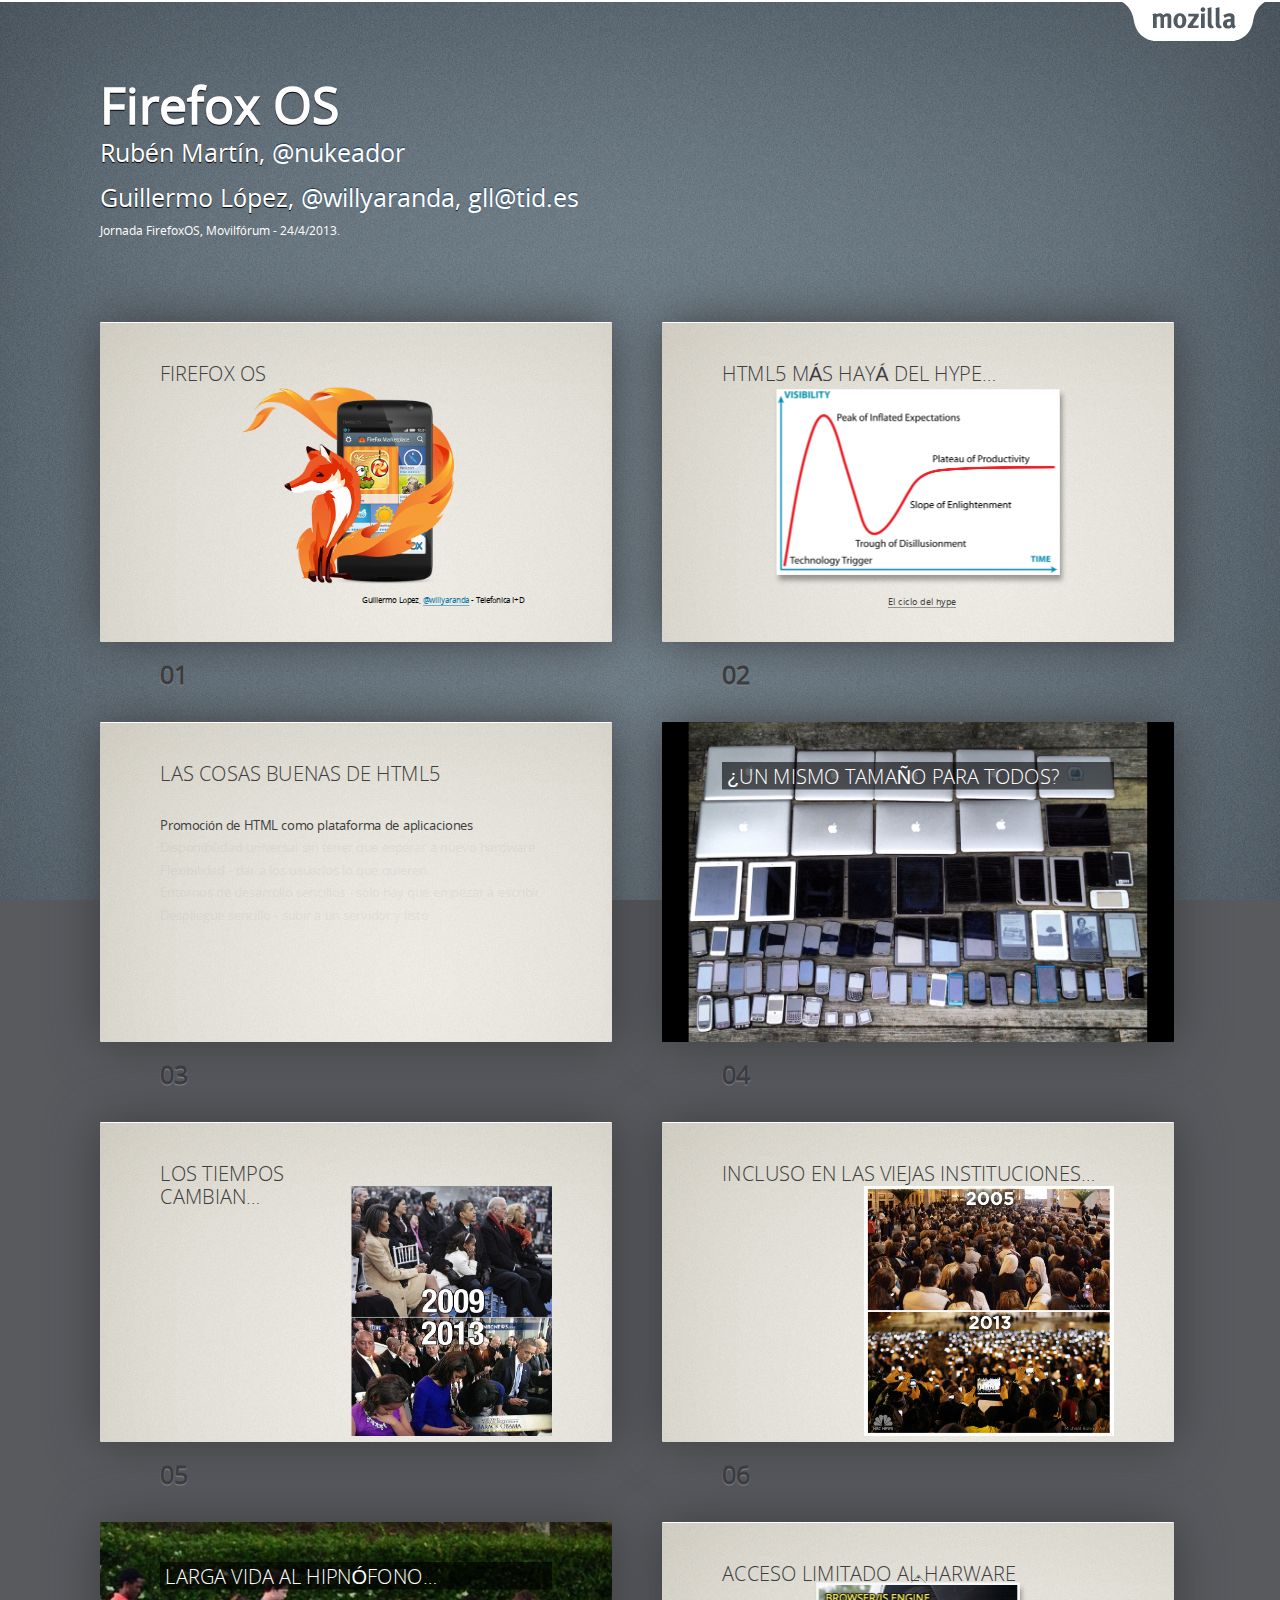
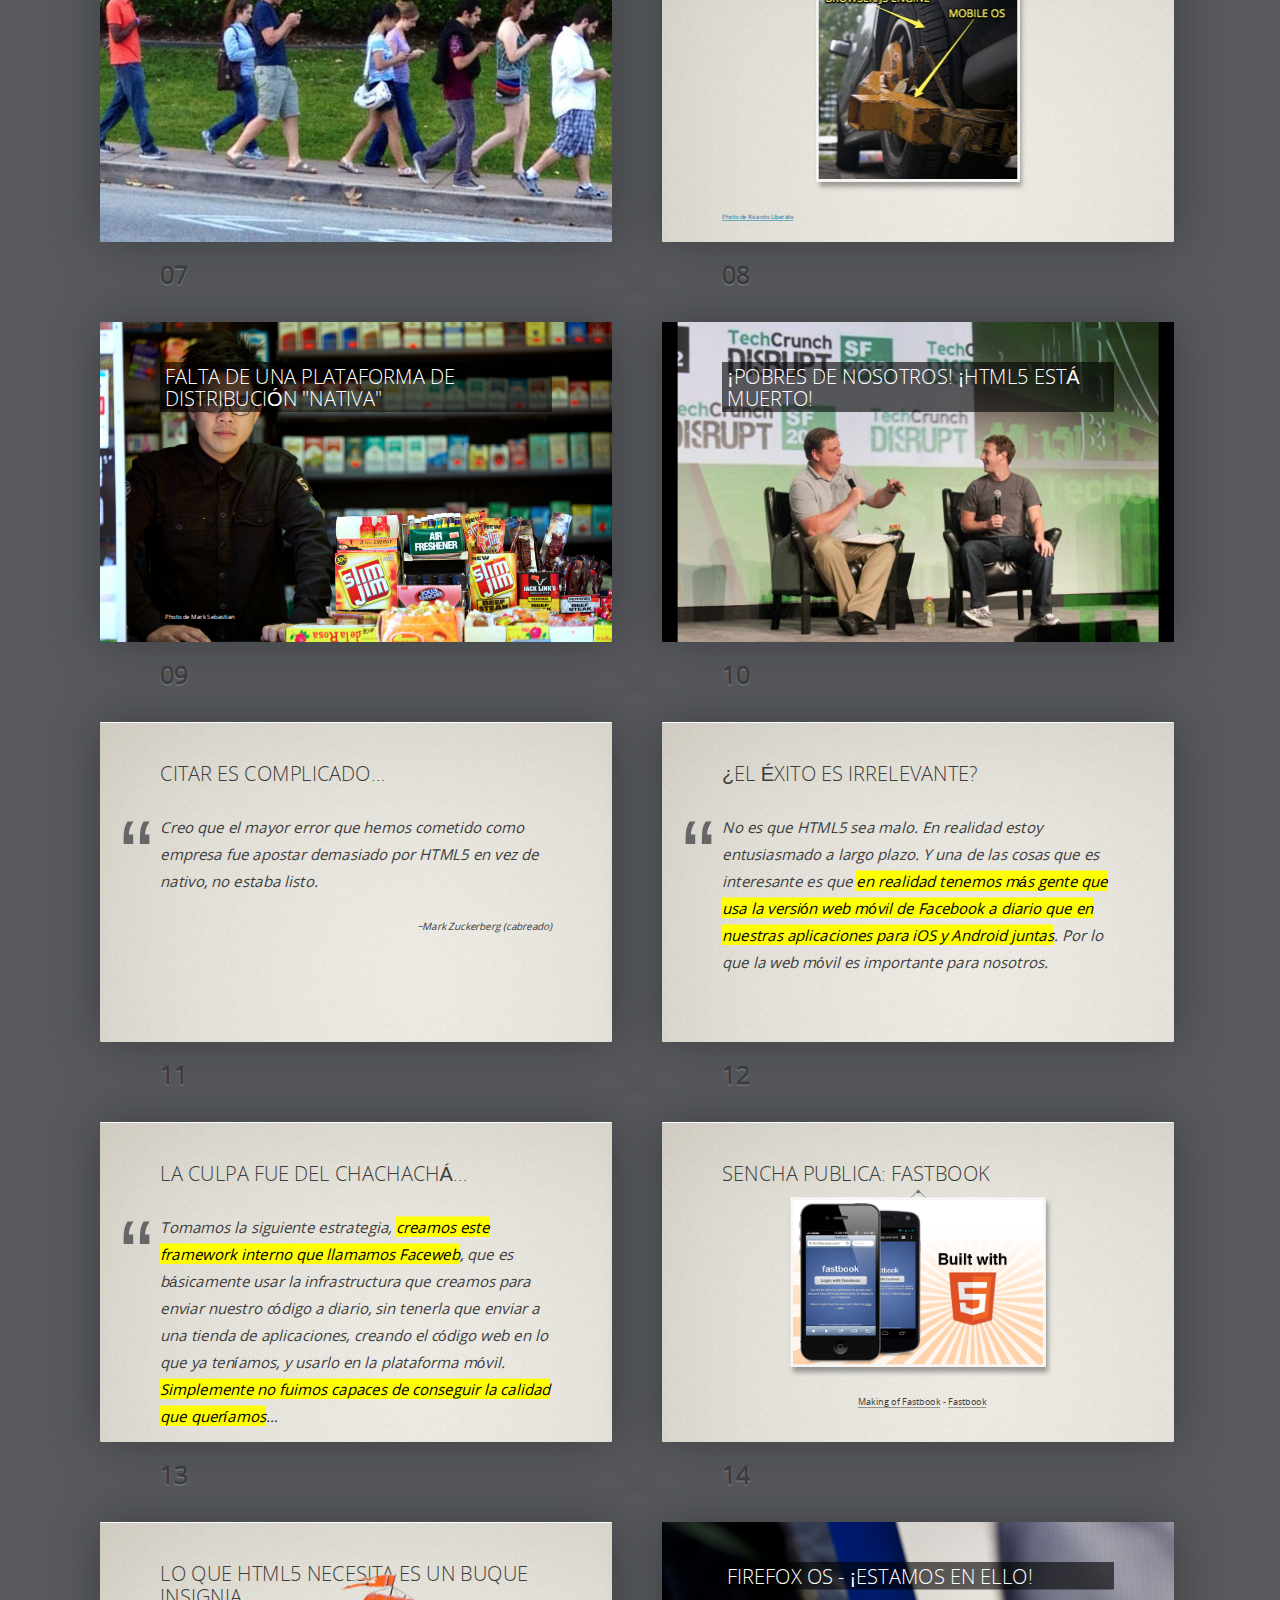
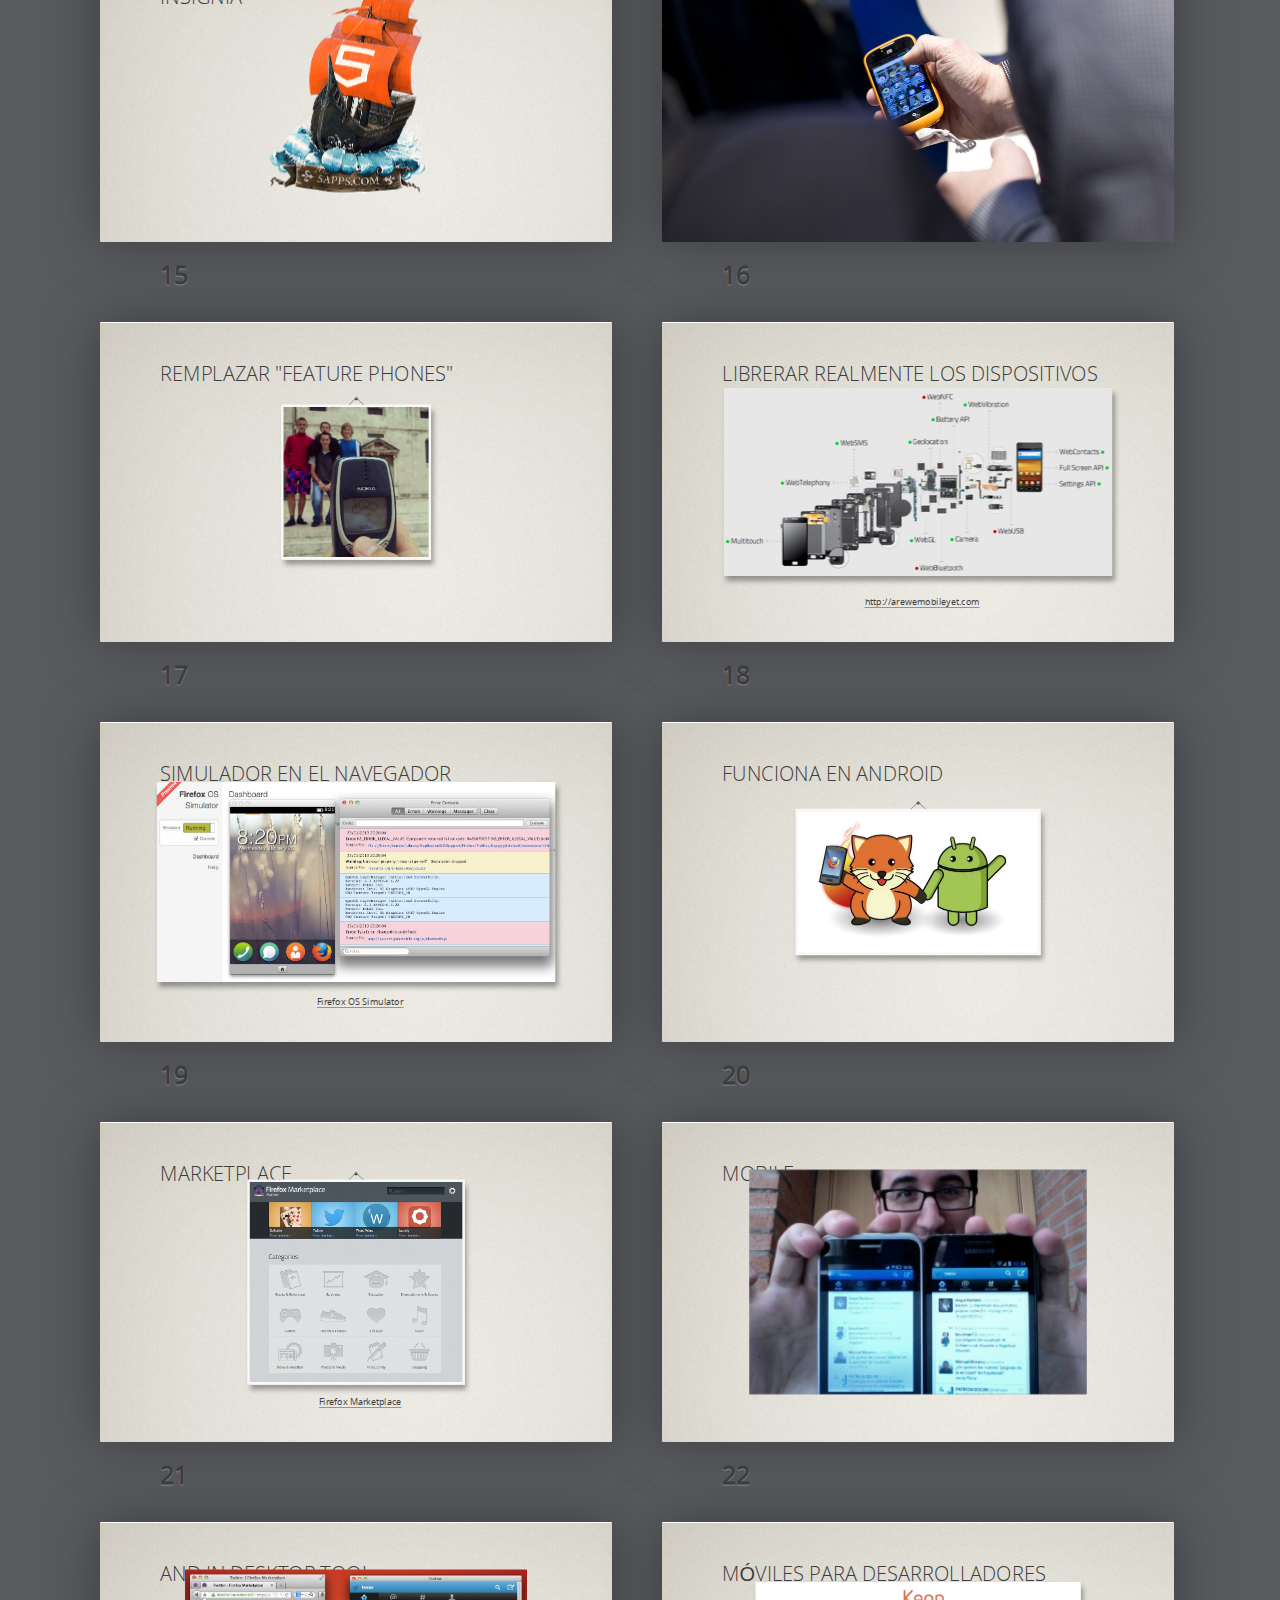
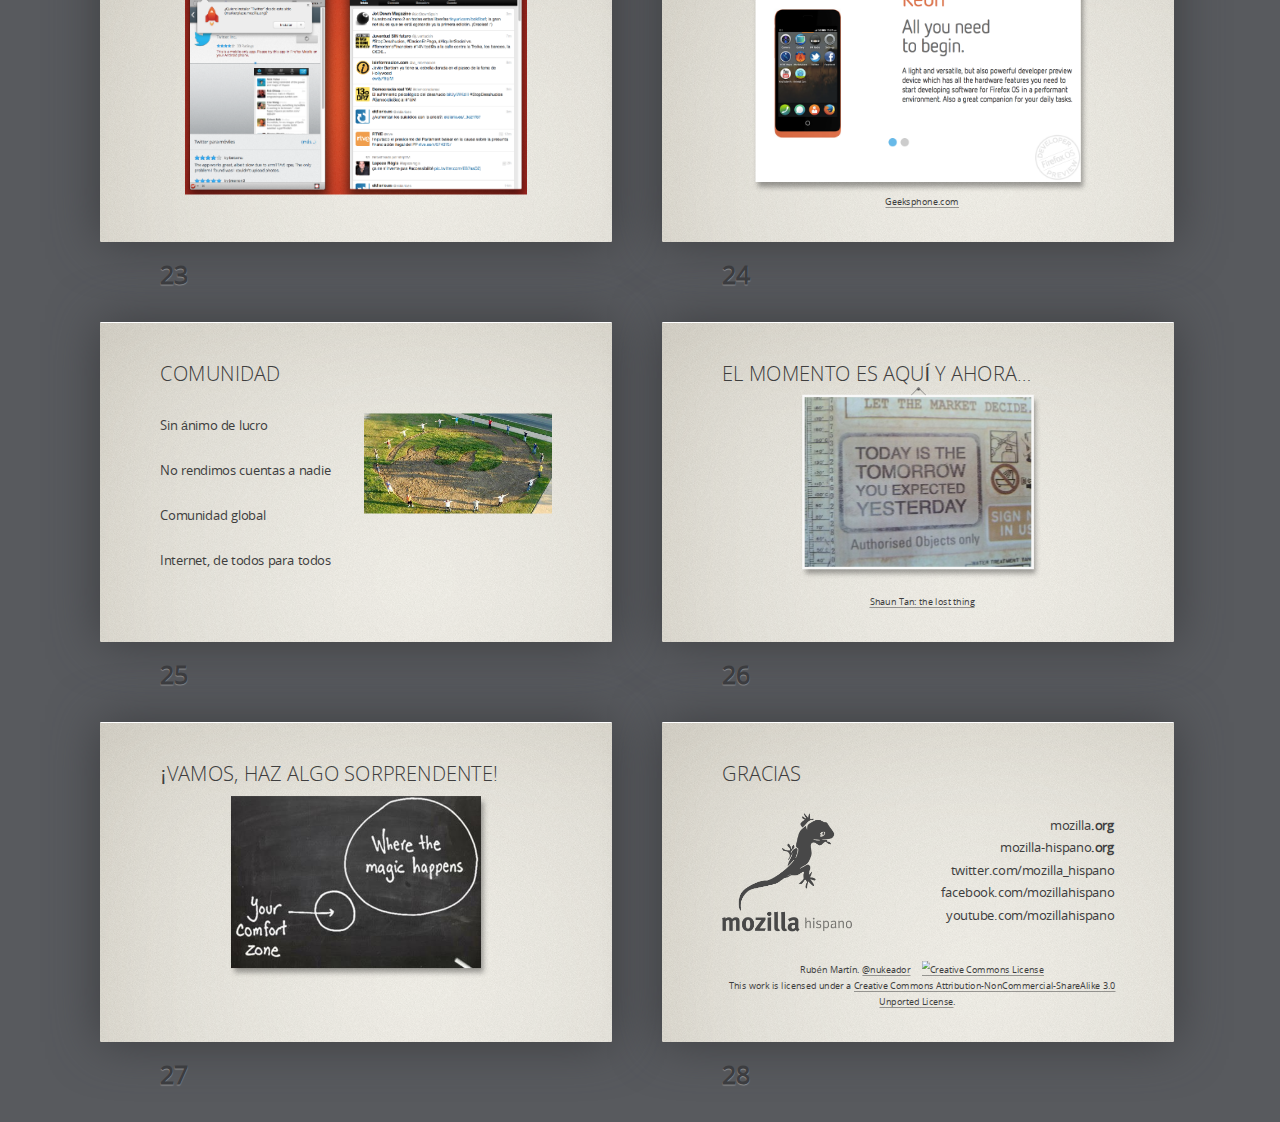
==== intro/index.html @ 685126f0 "Rename" ====
<!DOCTYPE HTML>
<html lang="en-US" class="fade nonumbers">

<head>
  <title>Firefox OS - AppDays</title>
  <meta charset="UTF-8">
  <meta name="viewport" content="width=1274, user-scalable=no">
  <link rel="stylesheet" href="themes/mozilla/styles/style.css">
  <style type="text/css">
  /* Add your own styles here */
  .talkdescription {
    font-size: 12px;
    color: #fff;
    width: 80%;
  }
  .full .talkdescription {
    display: none;
  }
  .slide blockquote.lots {
    font-size: 30px;
  }
  .demourl {
    bottom: 20px;
  }
  .quotesource::before {
    content: '~';
  }
  #reveal {
    float: right;
    margin: 20px 0 0 20px;
    background: #fff;
    position: relative;
  }
  #reveal img {
    width: 200px;
    z-index: 5;
    display: block;
    opacity: 0.5;
    -webkit-transition: 2s;
    -moz-transition: 2s;
    -o-transition: 2s;
    transition: 2s;
  }
  #reveal:hover img {
    opacity: 1;
  }
  </style>
</head>
<body class="list">

  <header class="caption">
    <h1>Firefox OS</h1>
    <p class="footer">Rubén Martín, <a href="http://twitter.com/nukeador">@nukeador</a></p>
    <p class="footer">Guillermo López, <a href="http://twitter.com/willyaranda">@willyaranda</a>, <a href="mailto:gll@tid.es">gll@tid.es</a></p>
  </header>
  <aside class="talkdescription">
    <p>Jornada FirefoxOS, Movilfórum - 24/4/2013.</p>
  </aside>

  <div id="cover" class="slide">
    <div>
      <section>
        <header>
          <h2>Firefox OS</h2>
        </header>
        <img src="pictures/appdays/firefoxos-newbrand.png" width="500" alt="firefox phone" class="middle">
        <small class="byline" style="color:#000;padding-right: 50px;">
          Guillermo López, <a href="http://twitter.com/willyaranda">@willyaranda</a> - Telefónica I+D
        </small>
        <footer class="notes">
          Today we are going to talk about Firefox OS and how it will make HTML5 live up to the hype that's been made around it.
        </footer>
      </section>
    </div>
  </div>


  <div id="beyondthehype" class="slide">
    <div>
      <section>
        <header>
          <h2>HTML5 más hayá del hype&hellip;</h2>
        </header>
        <img src="pictures/appdays/hypecycle.png" alt="Hype cycle" class="middle shadow">
        <p class="demourl">
          <a href="https://en.wikipedia.org/wiki/Hype_cycle">El ciclo del hype</a>
        </p>
        <footer class="notes">
          Every technology out there goes through the hype cycle. Everyone jumps onto it and wants to have impressive headlines which is why we inflate expectations. After a while we always realise that reality is not all rainbows and unicorns and the pendulum swings the other way. In the end we get to take the technology serious and see how it can be used productively. All of this is frustrating to techies but this is how marketing works. Just building something is not enough - you need to sell it, too.
        </footer>
      </section>
    </div>
  </div>

  <div id="greatthings" class="slide">
    <div>
      <section>
        <header>
          <h2>Las cosas buenas de HTML5</h2>
        </header>
        <ul class="inner">
          <li class="active">Promoción de HTML como plataforma de aplicaciones</li>
          <li>Disponibilidad universal sin tener que esperar a nuevo hardware</li>
          <li>Flexibilidad - dar a los usuarios lo que quieren</li>
          <li>Entornos de desarrollo sencillos - sólo hay que empezar a escribir</li>
          <li>Despliegue sencillo - subir a un servidor y listo</li>
        </ul>
        <footer class="notes">
          HTML5 has a lot of great aspects that make it a very interesting proposal for developers.
        </footer>
      </section>
    </div>
  </div>

  <div id="oldbrowsers" class="slide cover h">
    <div>
      <section>
        <header>
          <h2>¿Un mismo tamaño para todos?</h2>
        </header>
        <img src="pictures/appdays/devices.jpg" alt="lots of devices">
        <footer class="notes">
          One of the barriers of HTML5 is hand-made. For years we've been trying to chase the dream of building one thing and make it behave the same everywhere. Instead of embracing the idea that anything on the web can make workable and then enhanced to be more comfortable for better and newer environments, we tried to shoehorn everything new into an existing outdated infrastructure.
        </footer>
      </section>
    </div>
  </div>

  <div id="inauguration" class="slide h">
    <div>
      <section>
        <header>
          <h3>Los tiempos<br/>cambian&hellip;</h3>
        </header>
        <img class="right" src="pictures/appdays/inauguration.jpg" alt="The Obama Family 2009 and 2013 - everyone reading on phones" height="500" style="margin-top:-100px;">
        <footer class="notes">
          The weird thing is that whilst we were clinging to the past rather than celebrating the web stack as the one and only platform flexible enough to support all the environments the web can be consumed in the world around us changed. The mobile revolution is here.
        </footer>
      </section>
    </div>
  </div>

  <div id="pope" class="slide p">
    <div>
      <section>
        <header>
          <h3>Incluso en las viejas instituciones&hellip;<br>&nbsp;</h3>
        </header>
        <img class="right" src="pictures/appdays/pope.jpg" alt="Vaticano con el Papa" height="500" style="margin-top:-100px;">
        <footer class="notes">
          The weird thing is that whilst we were clinging to the past rather than celebrating the web stack as the one and only platform flexible enough to support all the environments the web can be consumed in the world around us changed. The mobile revolution is here.
        </footer>
      </section>
    </div>
  </div>

  <div id="hypnophone" class="slide cover w">
    <div>
      <section>
        <header>
          <h2>Larga vida al hipnófono&hellip;</h2>
        </header>
        <img src="pictures/appdays/hypnophone.jpg" alt="people reading on their phones">
        <footer class="notes">
          I could bore you now with numbers and projections showing that more and more mobile devices are being sold. That's neither here nor there for us as developers as all of those are fleeting and can change in months. The thing we have to worry about though is that the mobile platform as it is now is not as open to web technologies as it was heralded when people declared Flash dead.
        </footer>
      </section>
    </div>
  </div>

  <div id="hardware" class="slide w">
    <div>
      <section>
        <header>
          <h2>Acceso limitado al harware</h2>
        </header>
        <figure class="middle frame shadow"><img src="pictures/appdays/the-clamps.jpg" alt="clamped wheel"></figure>
        <small class="credits">
          <a href="http://www.flickr.com/photos/liberato/2303576749/">
            Photo de Ricardo Liberato
          </a>
        </small>
        <footer class="notes">
          Fact is that we don't get access to all the hardware parts that make a smartphone interesting. In order to do that we need to package our HTML5 apps in a native wrapper and the performance of these wrappers is worse than those of the browser on these platforms. This lock-out is holding HTML5 back.
        </footer>
      </section>
    </div>
  </div>

  <div id="market" class="slide cover w">
    <div>
      <section>
        <header>
          <h2>Falta de una plataforma de distribución "nativa"</h2>
        </header>
        <img src="pictures/appdays/cornershop.jpg" alt="Corner shop">
        <small class="credits">
          <a href="http://www.flickr.com/photos/markjsebastian/4142995152/">Photo de Mark Sebastian</a>
        </small>
        <footer class="notes">
          The next issue HTML5 has to face is one of perception. The closed platforms have users conditioned that apps can be found in app stores and that it is easy to pay for them there and get upgrades from there. Regardless of what we might be thinking about these stores, people want them - right now.
        </footer>
      </section>
    </div>
  </div>

  <div id="html5isdead" class="slide cover h">
    <div>
      <section>
        <header>
          <h2>¡Pobres de nosotros! ¡HTML5 está muerto!</h2>
        </header>
        <img src="pictures/appdays/interview-with-a-vampire.jpg" alt="Zuckerberg at TechCrunch Disrupt">
        <footer class="notes">
          At TechCrunch Disrupt Mark Zuckerberg was interviewed and in the immediate coverage by the tech press quoted as saying that HTML5 was a big mistake.
        </footer>
      </section>
    </div>
  </div>

  <div id="quotingsucks" class="slide">
    <div>
      <section>
        <header>
          <h2>Citar es complicado&hellip;</h2>
        </header>
        <blockquote class="lots">
          <p>Creo que el mayor error que hemos cometido como empresa fue apostar demasiado por HTML5 en vez de nativo, no estaba listo.</p>
          <p class="quotesource">Mark Zuckerberg (cabreado)</p>
        </blockquote>
        <footer class="notes">
          The quote went like this.
        </footer>
      </section>
    </div>
  </div>

  <div id="quotingsucks2" class="slide">
    <div>
      <section>
        <header>
          <h2>¿El éxito es irrelevante?</h2>
        </header>
        <blockquote class="lots">
          No es que HTML5 sea malo. En realidad estoy entusiasmado a largo plazo. Y una de las cosas que es interesante es que <mark>en realidad tenemos más gente que usa la versión web móvil de Facebook a diario que en nuestras aplicaciones para iOS y Android juntas</mark>. Por lo que la web móvil es importante para nosotros.
        </blockquote>
        <footer class="notes">
          What was failed to mention were the interesting bits.
        </footer>
      </section>
    </div>
  </div>

  <div id="quotingsucks3" class="slide">
    <div>
      <section>
        <header>
          <h2>La culpa fue del chachachá&hellip;</h2>
        </header>
        <blockquote class="lots">
          Tomamos la siguiente estrategia, <mark>creamos este framework interno que llamamos Faceweb</mark>, que es básicamente usar la infrastructura que creamos para enviar nuestro código a diario, sin tenerla que enviar a una tienda de aplicaciones, creando el código web en lo que ya teníamos, y usarlo en la plataforma móvil. <mark>Simplemente no fuimos capaces de conseguir la calidad que queríamos</mark>&hellip;
        </blockquote>
        <footer class="notes">
          It seems the main failure was Facebook's approach and internal system creating HTML5 apps - not the technology itself.
        </footer>
      </section>
    </div>
  </div>

  <div id="fastbook" class="slide">
    <div>
      <section>
        <header>
          <h2>Sencha publica: Fastbook</h2>
        </header>
        <figure class="middle frame shadow">
          <img src="pictures/appdays/fastbook-hero.png"
          width="500px" alt="Fastbook">

        </figure>
        <p class="demourl"><a href="http://www.sencha.com/blog/the-making-of-fastbook-an-html5-love-story/">Making of Fastbook</a> - <a href="http://fb.html5isready.com/">Fastbook</a></p>
        <footer class="notes">
          Sencha was so ticked off by this announcement that they built a proof of concept called Fastbook which delivers the same performance in HTML5 that the native iOS app has. Regardless of the academic nature of this we learned a lot of how to optimise our HTML5 solutions to make them work much faster.
        </footer>
      </section>
    </div>
  </div>

  <div id="gettingreal" class="slide">
    <div>
      <section>
        <header>
          <h2>Lo que HTML5 necesita es un buque insignia</h2>
        </header>
        <img src="pictures/appdays/flagship.png"
        height="450px" alt="Flagship" class="middle">
        <footer class="notes">
          HTML5 needs a platform that brings its best features to hardware without a conversion step in between. Right now it is treated as a second class citizen where its benefits could make app development much quicker and cheaper.
        </footer>
      </section>
    </div>
  </div>

  <div id="ffos" class="slide cover w">
    <div>
      <section>
        <header>
          <h2>Firefox OS - ¡estamos en ello!</h2>
        </header>
        <img src="pictures/appdays/foxphone.jpg" alt="Firefox OS">
        <footer class="notes">
          This is where Mozilla is right now going full force to bring a change to that dilemma. Firefox OS is the first truly open operating system for mobile devices.
        </footer>
      </section>
    </div>
  </div>

  <div class="slide" id="featurephones">
    <div>
      <section>
        <header>
          <h2>Remplazar "feature phones"</h2>
        </header>
        <figure class="middle shadow frame">
          <img height="300" alt="Nokia couldn't take photos" src="pictures/appdays/nokia-photos.jpg">
        </figure>
        <footer class="notes">
          Comparing Firefox OS with Android or iOS head-on is therefore a pointless idea. The aim of Firefox OS is to replace feature phones in emerging markets. True to the main goal of Mozilla to keep the web open and affordable to everyone. It can not be that a means of mass communication and information is only for the rich in certain markets. The web is a voice for a lot of people who can not speak otherwise as their mass media is controlled. Therefore mobile web access needs to be affordable and easy for everyone.
        </footer>
      </section>
    </div>
  </div>

  <div id="webapis" class="slide">
    <div>
      <section>
        <header>
          <h2>Librerar realmente los dispositivos</h2>
        </header>
        <img src="pictures/appdays/hardware-blowup.png"
        alt="Hardware blowup"
        class="middle shadow">
        <p class="demourl">
          <a href="http://arewemobileyet.com">http://arewemobileyet.com</a>
        </p>
        <footer class="notes">
          Underneath the hood of Firefox OS are the web APIs - open source drivers with JavaScript interfaces to access all the hardware of the phone.
        </footer>
      </section>
    </div>
  </div>

  <div id="simulator" class="slide">
    <div>
      <section>
        <header>
          <h2>Simulador en el navegador</h2>
        </header>
        <img src="pictures/appdays/firefoxossimulator.png"
        alt="Simulator"
        height="400"
        class="middle shadow">
        <p class="demourl">
          <a href="https://hacks.mozilla.org/2012/12/firefox-os-simulator-1-0-is-here/">Firefox OS Simulator</a>
        </p>
        <footer class="notes">
          Whilst waiting for the phones with Firefox OS to be available, you can start with the simulator, right in the browser. Just add the extension to Firefox and you are done.
        </footer>
      </section>
    </div>
  </div>

  <div id="android" class="slide">
    <div>
      <section>
        <header>
          <h2>Funciona en Android</h2>
        </header>
        <figure class="middle shadow swing frame"><img src="pictures/appdays/foxkeh-android.png"
         alt="Foxkeh loves android"
         ></figure>
         <footer class="notes">
          Apps built for Firefox OS also run on Android devices with Firefox installed, which means you can test your apps on your own phone easily.
        </footer>
      </section>
    </div>
  </div>

  <div id="marketplace" class="slide">
    <div>
      <section>
        <header>
          <h2>Marketplace&hellip;</h2>
        </header>
        <figure class="middle shadow frame">
          <img src="pictures/appdays/firefoxmarketplace.jpg"
          alt="Firefox marketplace"
          height="400">
        </figure>
        <p class="demourl">
          <a href="https://marketplace.firefox.com/">Firefox Marketplace</a>
        </p>
        <footer class="notes">
          Firefox OS will have a marketplace, of course, as this is what people expect. You can publish your apps to this market right now and will get listed once we reviewed the apps.
        </footer>
      </section>
    </div>
  </div>

  <div id="mobile" class="slide">
    <div>
      <section>
        <header>
          <h2>Mobile&hellip;</h2>
        </header>
        <img src="pictures/appdays/fos-andr.png"
        alt="Works in mobile…"
        height="450"
        class="middle">
        <footer class="notes">
          Having a market is only the first step though. The search interface on the Firefox OS phone does not only group your apps for you - it is also a discovery interface for apps on the web. Where app markets were the Yahoo Directory for finding apps this is the Google. Imagine using the success of any web site to promote its app and vice versa. This is coming.
        </footer>
      </section>
    </div>
  </div>

  <div id="desktop" class="slide">
    <div>
      <section>
        <header>
          <h2>and in desktop too!</h2>
        </header>
        <img src="pictures/appdays/desktop.png"
        alt=""
        height="450"
        class="middle">
        <footer class="notes">
          Having a market is only the first step though. The search interface on the Firefox OS phone does not only group your apps for you - it is also a discovery interface for apps on the web. Where app markets were the Yahoo Directory for finding apps this is the Google. Imagine using the success of any web site to promote its app and vice versa. This is coming.
        </footer>
      </section>
    </div>
  </div>

  <div class="slide" id="geeksphone">
    <div>
      <section>
        <header>
          <h2>Móviles para desarrolladores</h2>
        </header>
        <img height="400" class="middle shadow" alt="Geeksphone" src="pictures/appdays/keon.png">
        <p class="demourl">
          <a href="http://www.geeksphone.com/">Geeksphone.com</a>
        </p>
        <footer class="notes">
          If you want to get your hands on a Firefox OS device before it comes to the market, there is a company called Geeksphone in Spain that offers affordable developer mobiles with the same specifications. You can pre-order them now.
        </footer>
      </section>
    </div>
  </div>

  <div class="slide" id="comunidad">
    <div>
      <section>
        <header>
          <h2>Comunidad</h2>
        </header>
        <img height="200" class="right" alt="Mozilla Hispano" src="pictures/appdays/comunidad.jpg">
        <p>Sin ánimo de lucro</p>
        <p>No rendimos cuentas a nadie</p>
        <p>Comunidad global</p>
        <p>Internet, de todos para todos</p>
      </section>
    </div>
  </div>

  <div id="hereandnow" class="slide">
    <div>
      <section>
        <header>
          <h2>El momento es aquí y ahora&hellip;</h2>
        </header>
        <figure class="middle shadow frame">
          <img src="pictures/appdays/today-is-the-tomorrow-you-expected-yesterday.jpg" alt="Today is the tomorrow you expected yesterday"></figure>
          <p class="demourl">
            <a href="http://www.thelostthing.com/">Shaun Tan: the lost thing</a>
          </p>
          <footer class="notes">
            If you ever wanted to build your first HTML5 app and tyou were disappointed with what platforms give you now, here is your chance to have your first go for Firefox OS.
          </footer>
        </section>
      </div>
    </div>

    <div id="whattodo" class="slide">
      <div>
        <section>
          <header>
            <h2>¡Vamos, haz algo sorprendente!</h2>
          </header>
          <img src="pictures/appdays/comfort-zone-and-magic.jpg" alt="outside your comfort zone is where the magic happens" width="500" class="middle shadow">
          <footer class="notes">
            If you already built apps before and want to play in an environment that treats HTML5 as a first class citizen, here is your chance. Go wild. Do new things. The web and HTML5 can beat native any day if we play it to its strengths rather than simulating native.
          </footer>
        </section>
      </div>
    </div>

    <div id="thanks" class="slide">
      <div>
        <section>
          <header>
            <h2>Gracias</h2>
          </header>
          <img width="260" alt="Mozilla Hispano" src="pictures/appdays/mh-banner-v.png" style="float: left;">
          <div style="text-align: right;">
            <p>mozilla<strong>.org</strong><br />
              mozilla-hispano<strong>.org</strong><br />
              twitter.com/mozilla_hispano<br />
              facebook.com/mozillahispano<br />
              youtube.com/mozillahispano</p>
            </div>

            <ul class="oneline demourl">
              <li>Rubén Martín. <a href="http://twitter.com/nukeador">@nukeador</a></li>
              <li><a rel="license" href="http://creativecommons.org/licenses/by-nc-sa/3.0/"><img alt="Creative Commons License" style="border-width:0" src="http://i.creativecommons.org/l/by-nc-sa/3.0/88x31.png" /></a><br />This work is licensed under a <a rel="license" href="http://creativecommons.org/licenses/by-nc-sa/3.0/">Creative Commons Attribution-NonCommercial-ShareAlike 3.0 Unported License</a>.
              </li>
            </ul>
            <footer class="notes">
            </footer>
          </section>
        </div>
      </div>

      <script src="scripts/script.js"></script>
      <!-- Copyright © 2010–2012 Vadim Makeev — pepelsbey.net -->
    </body>
    </html>
---- intro/themes/mozilla/styles/style.css ----
/*
	Mozilla theme for Shower presentation template: http://github.com/pepelsbey/shower
	Copyright © 2010–2011 Vadim Makeev, http://pepelsbey.net/
	Licensed under MIT license: https://github.com/pepelsbey/shower/wiki/License
	Theme by Chris Heilmann http://christianheilmann.com @codepo8
*/

@import url(fonts.css);
@import url(reset.css);

BODY {
	font:25px/1.8 'OpenSansRegular', sans-serif;
	counter-reset:paging;
	}

body:after {
	position:absolute;
	top:0;
	right:10px;
	width:153px;
	height:41px;
	background:url(../images/tab-2.png);
	content:'';
	}


/* Slide
---------------------------------------- */
.slide:after {
	counter-increment:paging;
	content:counter(paging, decimal-leading-zero);
	}
.slide section {
	padding:80px 120px 0;
	width:784px;
	height:560px;
	background:url(../images/bg-sandstone-2.png);
	color:rgb(62,62,62);
	}

/* 
	No numbering in the progress bar:
  add "nonumbers" class to <html> 
*/
.nonumbers .full .slide:after{
	content: '';
	}

/* 
	Smooth fading in between slides: 
	add "fade" class to <html>
*/
.fade .full .slide section {
	-webkit-transition: opacity 1s;
		 -moz-transition: opacity 1s;
	    -ms-transition: opacity 1s;
       -o-transition: opacity 1s;
	        transition: opacity 1s;
  opacity: 0;
}
.fade .full .slide:target section { 
	opacity: 1; 
}
.fade .full .slide { 
	background: url(../images/bg-sandstone-2.png); 
}
/* 
	Picture frame
*/
.frame {
	display:block;
}
.shadow {
	 box-shadow: 5px 10px 10px rgba(0,0,0,.35);
}
.frame img {

  border: 5px solid #f8f8f8; z-index: 2; display: block; 
}
.frame::after {
  content: '';
  display: block;
  position: absolute;
  top: -10px;
  left: 50%;
  margin-left: -10px;
  width: 20px;
  height: 20px;
  -webkit-transform: rotate(45deg);
  -moz-transform: rotate(45deg );
  -ms-transform: rotate(45deg );
  -o-transform: rotate(45deg );
  transform: rotate(45deg);
  border-style: solid;
  border-color: #666;
  border-width: 1px 0 0 1px;
}
.frame::before {
  content: '';
  display: block;
  width: 5px;
  height: 5px;
  background-image: 
    -webkit-linear-gradient(top, #f1f1f1 0%, #333 80%, #000 95%);
  background-image:
    -moz-linear-gradient(to bottom, #f1f1f1 0%, #333 80%, #000 95%);
  background-image: 
    linear-gradient(to bottom, #f1f1f1 0%, #333 80%, #000 95%);
  border-radius: 50%;
  border: 1px solid #666;
  position: absolute;
  top: -15px;
  left: 50%;
  margin-left: -3px;
}



/* Header */
.slide header {
	margin:0 0 58px;
	color:rgb(62,62,62);
	text-transform: uppercase;
	font:lighter 40px/1.13 'OpenSansLight', sans-serif;
	}

/* Elements */
.slide p {
	margin:0 0 45px;
	}
.slide p.note {
	color:#888;
	}
.slide a {
	border-bottom:0.1em solid;
	color:#0174A7;
	text-decoration:none;
	}
.slide a[target=_blank] {
	margin-right:22px;
	}
.slide a[target=_blank]:after {
	position:absolute;
	margin-left:7px;
	font-family:'Target Blank';
	content:'\005E';
	}
.slide b,
.slide strong {
	font-weight:bold;
	}
.slide i,
.slide em {
	font-style:italic;
	}
.slide kbd,
.slide code {
	padding:3px 8px;
	-webkit-border-radius:8px;
	-moz-border-radius:8px;
	border-radius:8px;
	background:#FAFAA2;
	color:#000;
	-webkit-tab-size:4;
	-moz-tab-size:4;
	-o-tab-size:4;
	tab-size:4;
	font-family:'monaco', 'courier', monospace;
	}

/* Quote */
.slide blockquote {
	font-style:italic;
	font-size: 40px;
	}
.slide blockquote:before {
	position:absolute;
	margin:-15px 0 0 -80px;
	color:#666;
	font:200px/1 'Open Sans', sans-serif;
	content:'\201C'; /* ldquo */
	}
blockquote .quotesource {
	font-size: 20px;
	text-align: right;
}

/* Lists */
.slide ol,
.slide ul {
	margin:0 0 45px;
	counter-reset:list;
	}
	.slide ul ul,
	.slide ol ul,
	.slide ol ol,
	.slide ul ol {
		margin:0 0 0 38px;
		}
	.slide ol > li:before,
	.slide ul > li:before {
		position:absolute;
		margin-left:-120px;
		width:100px;
		color:rgb(62,62,62);
		text-align:right;
		}
	.slide ul > li:before {
		content:'\2022'; /* bull */
		line-height:1.1;
		font-size:40px;
		}
	.slide ol > li:before {
		counter-increment:list;
		content:counter(list)'.';
		}
  /* Inner navigation */
  .inner li {
    opacity: 0.05;
    -webkit-transition: opacity 1s;
	     -moz-transition: opacity 1s;
	       -o-transition: opacity 1s;
            transition: opacity 1s;
	  }
  .inner .active {
    opacity: 1;
  }

/* Code */
.slide pre {
	margin:0 0 45px;
	counter-reset:code;
	white-space:normal;
	}
	.slide pre code {
		display:block;
		padding:0;
		background:none;
		white-space:pre;
		}
	.slide pre code:before {
		position:absolute;
		margin:0 0 0 -120px;
		width:110px;
		color:rgb(182, 182, 182);
		text-align:right;
		counter-increment:code;
		content:counter(code, decimal-leading-zero)'.';
		}
	.slide pre mark {
		padding:3px 8px;
		-webkit-border-radius:8px;
		-moz-border-radius:8px;
		border-radius:8px;
		background:#FAFAA2;
		color:#000;
		font-style:normal;
		}
	.slide pre .important {
		background:#C00;
		color:#FFF;
		font-weight:normal;
		}
	.slide pre .comment {
		padding:0;
		background:none;
		color:#888;
		}

/* Cover */
.slide.cover section {
	background:#000;
	overflow:hidden;
	}
	.slide.cover section:before {
		display:none;
	}
	.slide.cover .byline {
		color: #fff;
		text-align: right;
		position: absolute;
		bottom: 10px;
		right: 10px;
	}
.slide.cover img,
.slide.cover svg,
.slide.cover video,
.slide.cover object {
	position:absolute;
	top:0;
	left:50%;
	z-index:-1;
	height:100%;
	-webkit-transform:translateX(-50%);
	-moz-transform:translateX(-50%);
	-ms-transform:translateX(-50%);
	-o-transform:translateX(-50%);
	transform:translateX(-50%);
	}
.slide.cover.w img,
.slide.cover.w svg,
.slide.cover.w video,
.slide.cover.w object {
	top:50%;
	left:0;
	width:100%;
	height:auto;
	-webkit-transform:translateY(-50%);
	-moz-transform:translateY(-50%);
	-ms-transform:translateY(-50%);
	-o-transform:translateY(-50%);
	transform:translateY(-50%);
	}

/* Shout */
.slide.shout section:before {
	display:none;
	}
.slide.shout h2 {
	position:absolute;
	top:50%;
	left:0;
	width:100%;
	text-align:center;
	line-height:1;
	font-size:150px;
	-webkit-transform:translateY(-50%);
	-moz-transform:translateY(-50%);
	-ms-transform:translateY(-50%);
	-o-transform:translateY(-50%);
	transform:translateY(-50%);
	}
	.slide.shout h2 a[target=_blank] {
		margin:0;
		}
		.slide.shout h2 a[target=_blank]:after {
			content:'';
			}

/* Middle */
.middle {
	position:absolute;
	top:50%;
	left:50%;
	-webkit-transform:translate(-50%, -50%);
	-moz-transform:translate(-50%, -50%);
	-ms-transform:translate(-50%, -50%);
	-o-transform:translate(-50%, -50%);
	transform:translate(-50%, -50%);
	}
	

/* List
---------------------------------------- */
.list {
	float:left;
	padding:80px 0 80px 100px;
	background:#585A5E url(../images/bg-darkgrey-2.png) fixed;
	}

/* Caption */
.list .caption {
	color:#fff;
	text-shadow:0 1px 1px #000;
	}
	.list .caption h1 {
		font:bold 50px/1 'OpenSansRegular', sans-serif;
		}
	.list .caption a {
		color:#fff;
		text-shadow:0 -1px 1px #1F3F60;
		text-decoration:none;
		}
	.list .caption a:hover {
		color:#5ca4ed;
		}

/* Slide */
.list .slide {
	position:relative;
	float:left;
	margin:0 50px 0 0;
	padding:80px 0 0;
	}
	.list .slide:after {
		position:absolute;
		bottom:-45px;
		left:60px;
		color:#3C3D40;
		text-shadow:0 1px 1px #8D8E90;
		line-height:1;
		font-weight:bold;
		font-size:25px;
		}
	.list .slide:target:after {
		text-shadow:0 -1px 1px #1F3F60;
		color:#fff;
		}
	.list .slide > div {
		position:relative;
		overflow:hidden;
		width:512px;
		height:320px;
		box-shadow:0 0 50px #3C3D40;
		border-radius:1px;
		background:rgba(0, 0, 0, 0.3);
		}
	.list .slide > div:hover {
		box-shadow:
			0 0 0 10px rgba(60, 61, 64, 0.6),
			0 0 50px #3C3D40;
		}
	.list .slide:target > div {
		box-shadow:
			0 0 0 10px rgba(240,240,240, 1),
			0 0 50px #3C3D40;
		}
	.list .slide section {
		-webkit-transform-origin:0 0;
		-webkit-transform:scale(0.5);
		-moz-transform-origin:0 0;
		-moz-transform:scale(0.5);
		-ms-transform-origin:0 0;
		-ms-transform:scale(0.5);
		-o-transform-origin:0 0;
		-o-transform:scale(0.5);
		transform-origin:0 0;
		transform:scale(0.5);
		}
		.list .slide section:after {
			position:absolute;
			top:0;
			right:0;
			bottom:0;
			left:0;
			content:'';
			}

/* Small */
@media all and (max-width:1274px) {
	.list .slide:after {
		left:30px;
		}
	.list .slide > div {
		width:256px;
		height:160px;
		}
	.list .slide section {
		-webkit-transform:scale(0.25);
		-moz-transform:scale(0.25);
		-ms-transform:scale(0.25);
		-o-transform:scale(0.25);
		transform:scale(0.25);
		}
	}

/* Full
---------------------------------------- */
.full {
	position:absolute;
	top:50%;
	left:50%;
	overflow:hidden;
	margin:-320px 0 0 -512px;
	width:1024px;
	height:640px;
	background:#000;
	}
	.full .caption {
		display:none;
		}
	.full .slide {
		position:absolute;
		visibility:hidden;
		}
		.full .slide:target {
			visibility:visible;
			}
		.full .slide:after {
			position:absolute;
			bottom:20px;
			right:90px;
			font-size: 16px;
			color:rgba(62,62,62,0.6);
			line-height:1;
			}
		.full .slide section {
			-webkit-transform:scale(1);
			-moz-transform:scale(1);
			-ms-transform:scale(1);
			-o-transform:scale(1);
			transform:scale(1);
			padding: 40px 120px;
			}
		.full .slide.cover {
			z-index:1;
			}
			.full .slide.cover:after,
			.full .slide.shout:after {
				content:'';
				}

/* Progress */
.full .progress {
	position:absolute;
	right:118px;
	bottom:20px;
	left:118px;
	border-radius:2px;
	border:2px solid rgba(62,62,62, 0.3);
	}
	.full .progress DIV {
		width:0;
		height:10px;
		border-radius:2px;
		background:rgba(62, 62, 62, 0.2);
		-webkit-transition:width 0.2s linear;
		-moz-transition:width 0.2s linear;
		-ms-transition:width 0.2s linear;
		-o-transition:width 0.2s linear;
		transition:width 0.2s linear;
		}
.full .progress-off {
	z-index:1;
	}
	
/* special content styles */
.byline{
	position: absolute;
	font-size: 15px;
	text-align: right;
	bottom: 70px;
	right: 125px;
	}
.right {
	float: right;
	position: relative;
	}
.left {
	float: left;
	position: relative;
	padding-right: 80px;
	}
.credits {
	font-size: 12px;
	position: absolute;
	bottom: 40px;
	left: 120px;
	}
.demourl {
	font-size: 18px;
	position: absolute;
	bottom: 40px;
	width: 800px;
	text-align: center;
	}
.demourl a {
	color:inherit;
	}
.cover h2, .cover a {
	color:#fff;
	background: rgba(0,0,0,0.6);
	padding: 5px 10px;
	border-bottom: none;
	text-decoration: none;
	}
.longlist {
	font-size: 20px;
	}
.slide ul.longlist  li:before {
	content:'\2022'; /* bull */
	line-height:1.1;
	font-size:30px;
	}

ul.oneline li { 
	display: inline; 
	padding-right: 1em; 
	}
ul.oneline li::before, ul.inner li::before { 
	content: '';
}
ul.inline li { 
	display: inline; 
	padding-right: 0.2em; 
	}
ul.inline li::before { 
	content: '';
	}
ul.inline li::after { 
	content: ', ';
	}
ul.inline li:last-child::after {	
	content: '.';	
	}

/* Notes */		
.full .notes {
	display:none;
	}
.list .notes {
	background: #fff;
	padding: 5px 10px;
	z-index: 10;
	display: block;
	position: absolute;
	bottom: -500px;
	left: 50px;
	right: 50px;
	-webkit-transition: bottom .5s;
	-moz-transition: bottom .5s;
	-ms-transition: bottom .5s;
	-o-transition: bottom .5s;
	transition: bottom .5s;
}
.list .slide:hover .notes {
	bottom: 15px;
}

/* 	Animations */

.full .slide:target .swing {
  -moz-animation: swing linear 2s infinite;
  -moz-transform-origin: 0 -55%;
  -webkit-animation: swing ease-in-out 2s infinite;
  -webkit-transform-origin: 0 -55%;
  -o-animation: swing ease-in-out 2s infinite;
  -o-transform-origin: 0 -55%;
  animation: swing ease-in-out 2s infinite;
  transform-origin: 0 -55%;
}
@-moz-keyframes swing {
  0%   { -moz-transform: rotate3d(0deg,0,0) translate3d(-50%, -50%, 0); }
  25%  { -moz-transform: rotate(3deg) translate(-50%, -50%); }
  50%  { -moz-transform: rotate(0deg) translate(-50%, -50%); }
  75%  { -moz-transform: rotate(-3deg) translate(-50%, -50%); }
  100% { -moz-transform: rotate(0deg) translate(-50%, -50%); }
}
@-webkit-keyframes swing {
  0%   {-webkit-transform: rotate(-3deg) translate(-50%, -50%); }
  50%  {-webkit-transform: rotate(3deg) translate(-50%, -50%); }
  100% {-webkit-transform: rotate(-3deg) translate(-50%, -50%); }
}

@-o-keyframes swing {
  0%   { -o-transform: rotate(-3deg) translate(-50%, -50%); }
  50%  { -o-transform: rotate(3deg) translate(-50%, -50%); }
  100% { -o-transform: rotate(-3deg) translate(-50%, -50%); }
}
@keyframes swing {
  0%   { transform: rotate(-3deg) translate(-50%, -50%); }
  50%  { transform: rotate(3deg) translate(-50%, -50%); }
  100% { transform: rotate(-3deg) translate(-50%, -50%); }
}
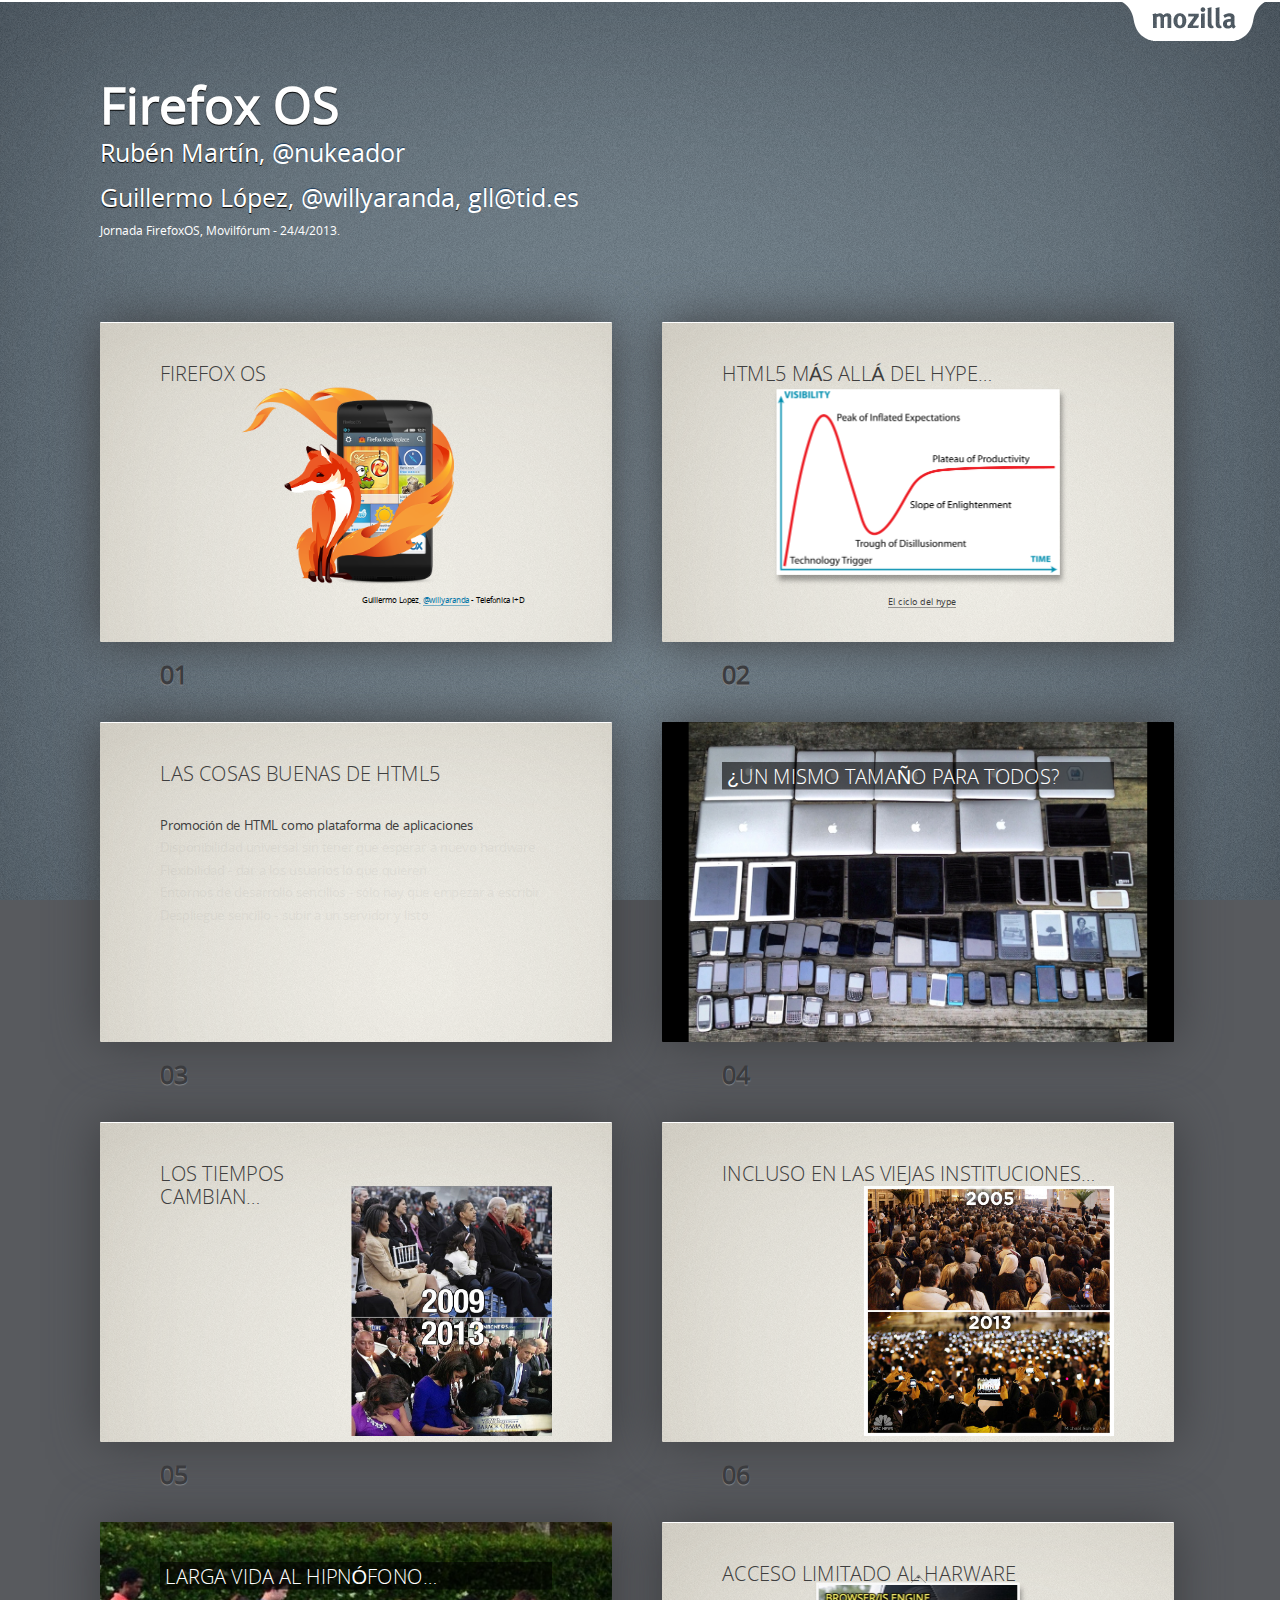
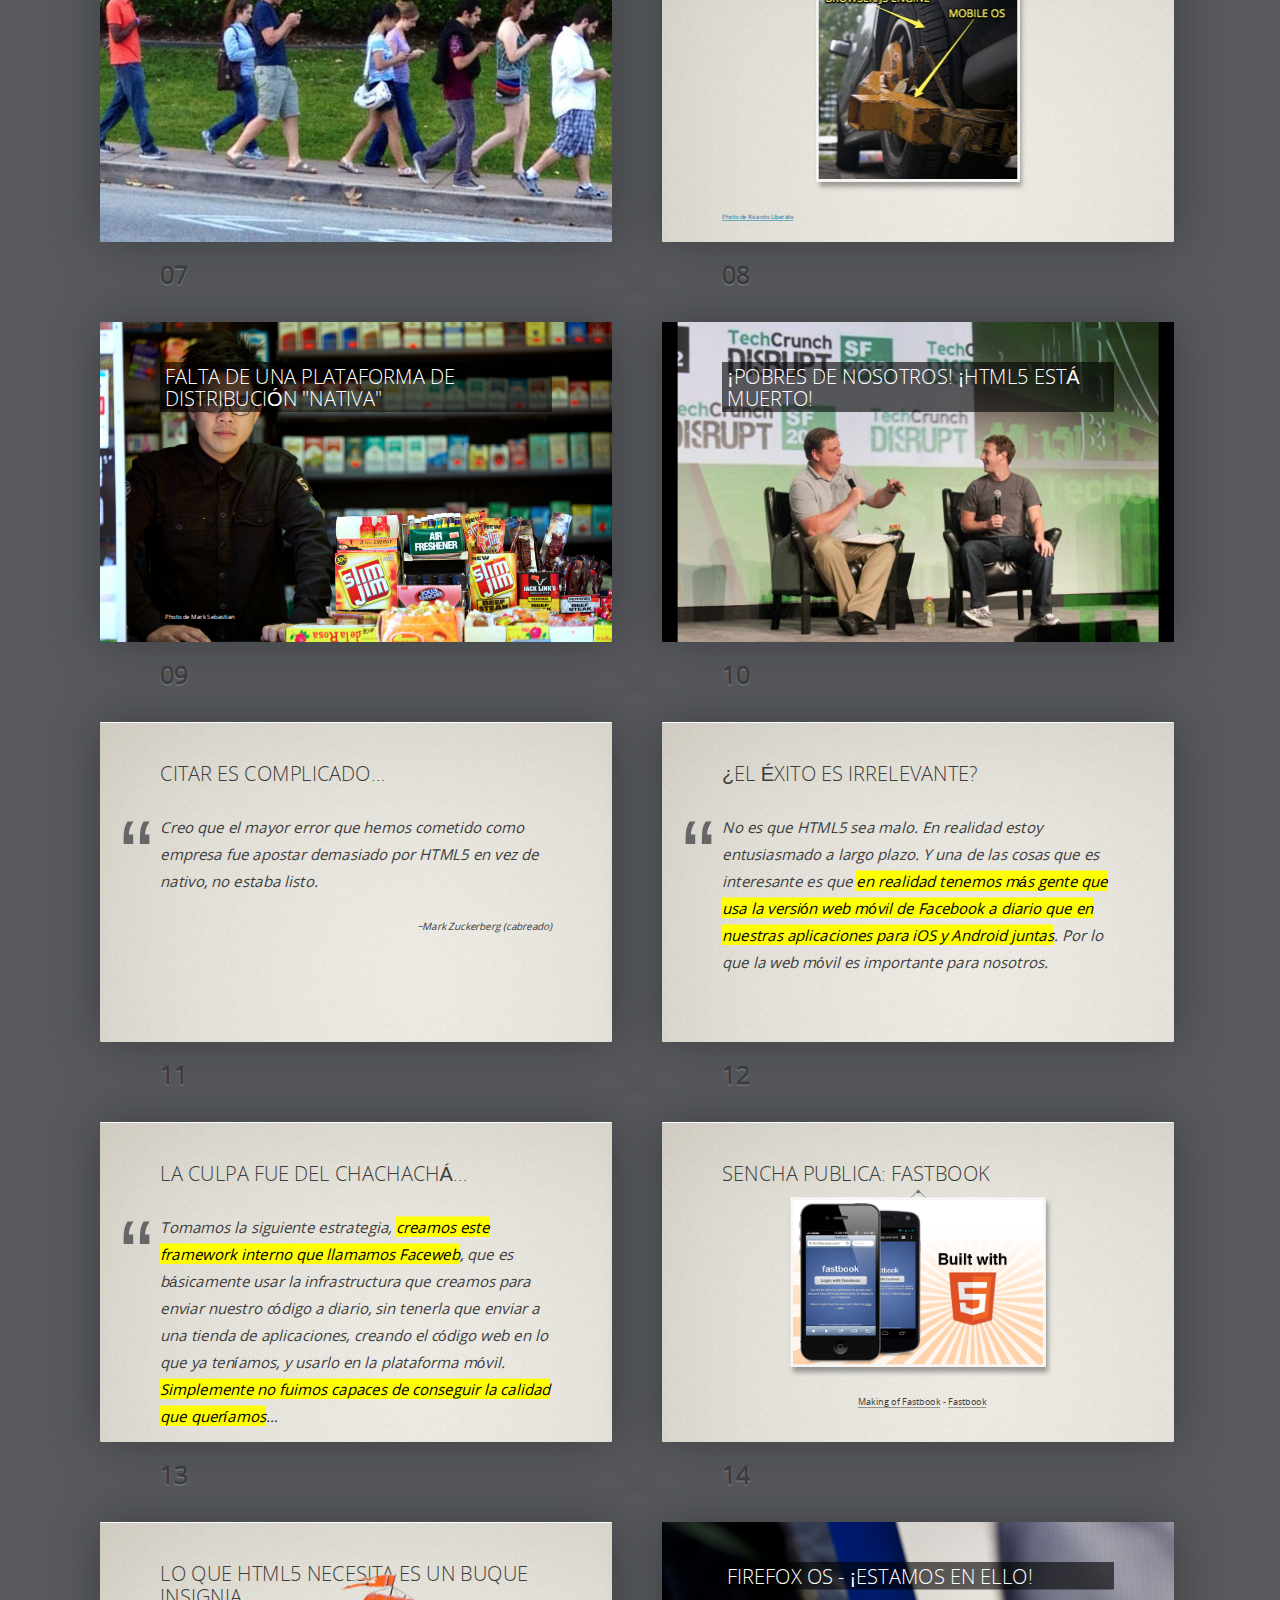
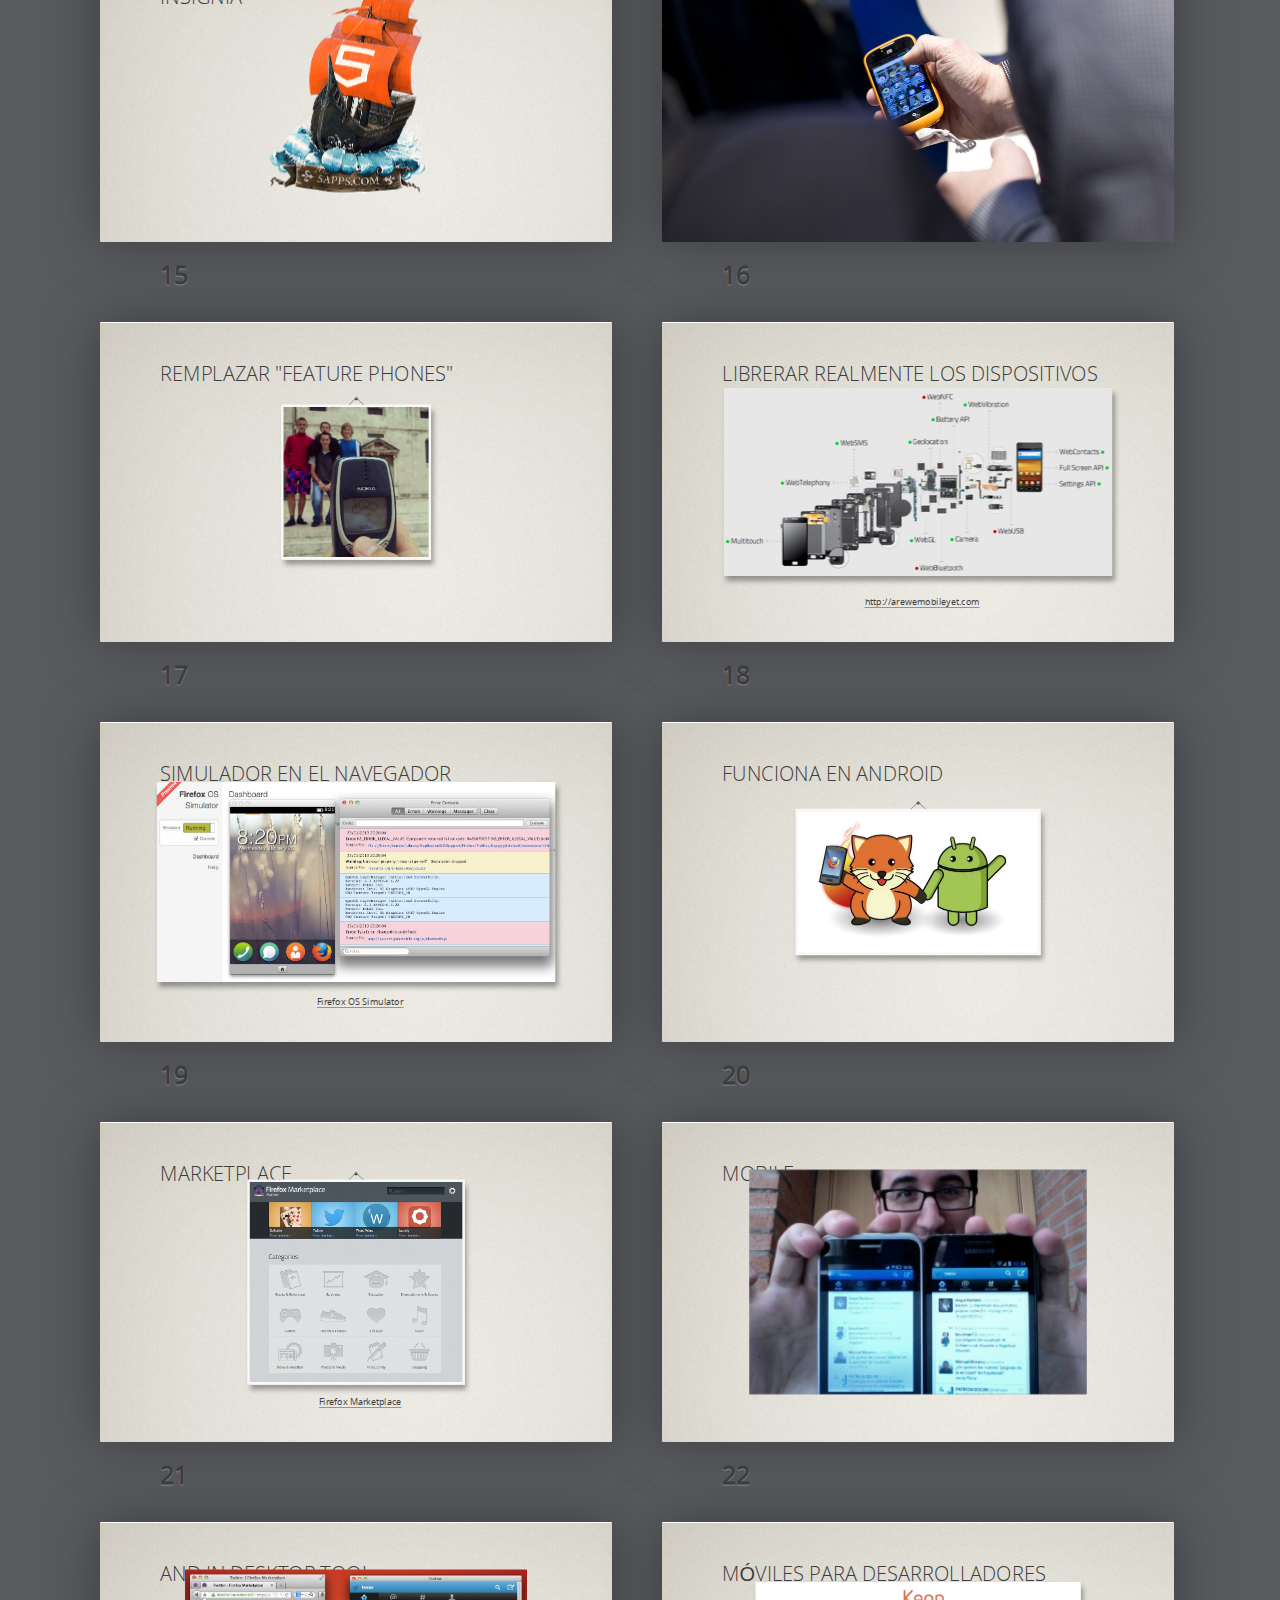
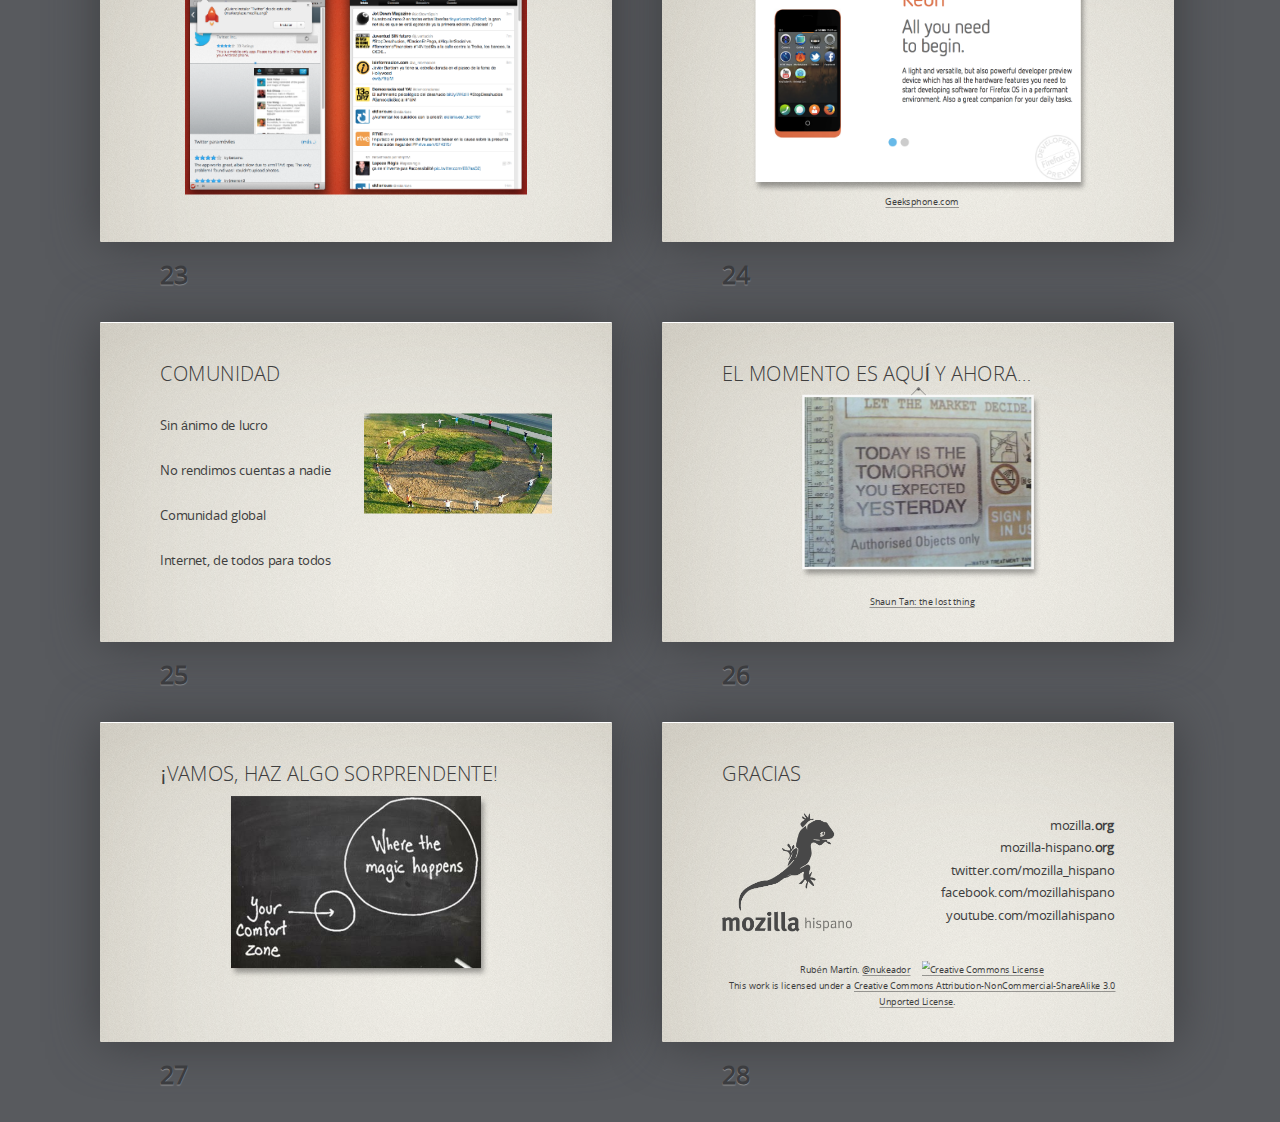
==== commit a9f40369: "Update index.html" ====
--- a/intro/index.html
+++ b/intro/index.html
@@ -79,7 +79,7 @@
     <div>
       <section>
         <header>
-          <h2>HTML5 más hayá del hype&hellip;</h2>
+          <h2>HTML5 más allá del hype&hellip;</h2>
         </header>
         <img src="pictures/appdays/hypecycle.png" alt="Hype cycle" class="middle shadow">
         <p class="demourl">
@@ -534,4 +534,4 @@
       <script src="scripts/script.js"></script>
       <!-- Copyright © 2010–2012 Vadim Makeev — pepelsbey.net -->
     </body>
-    </html>+    </html>
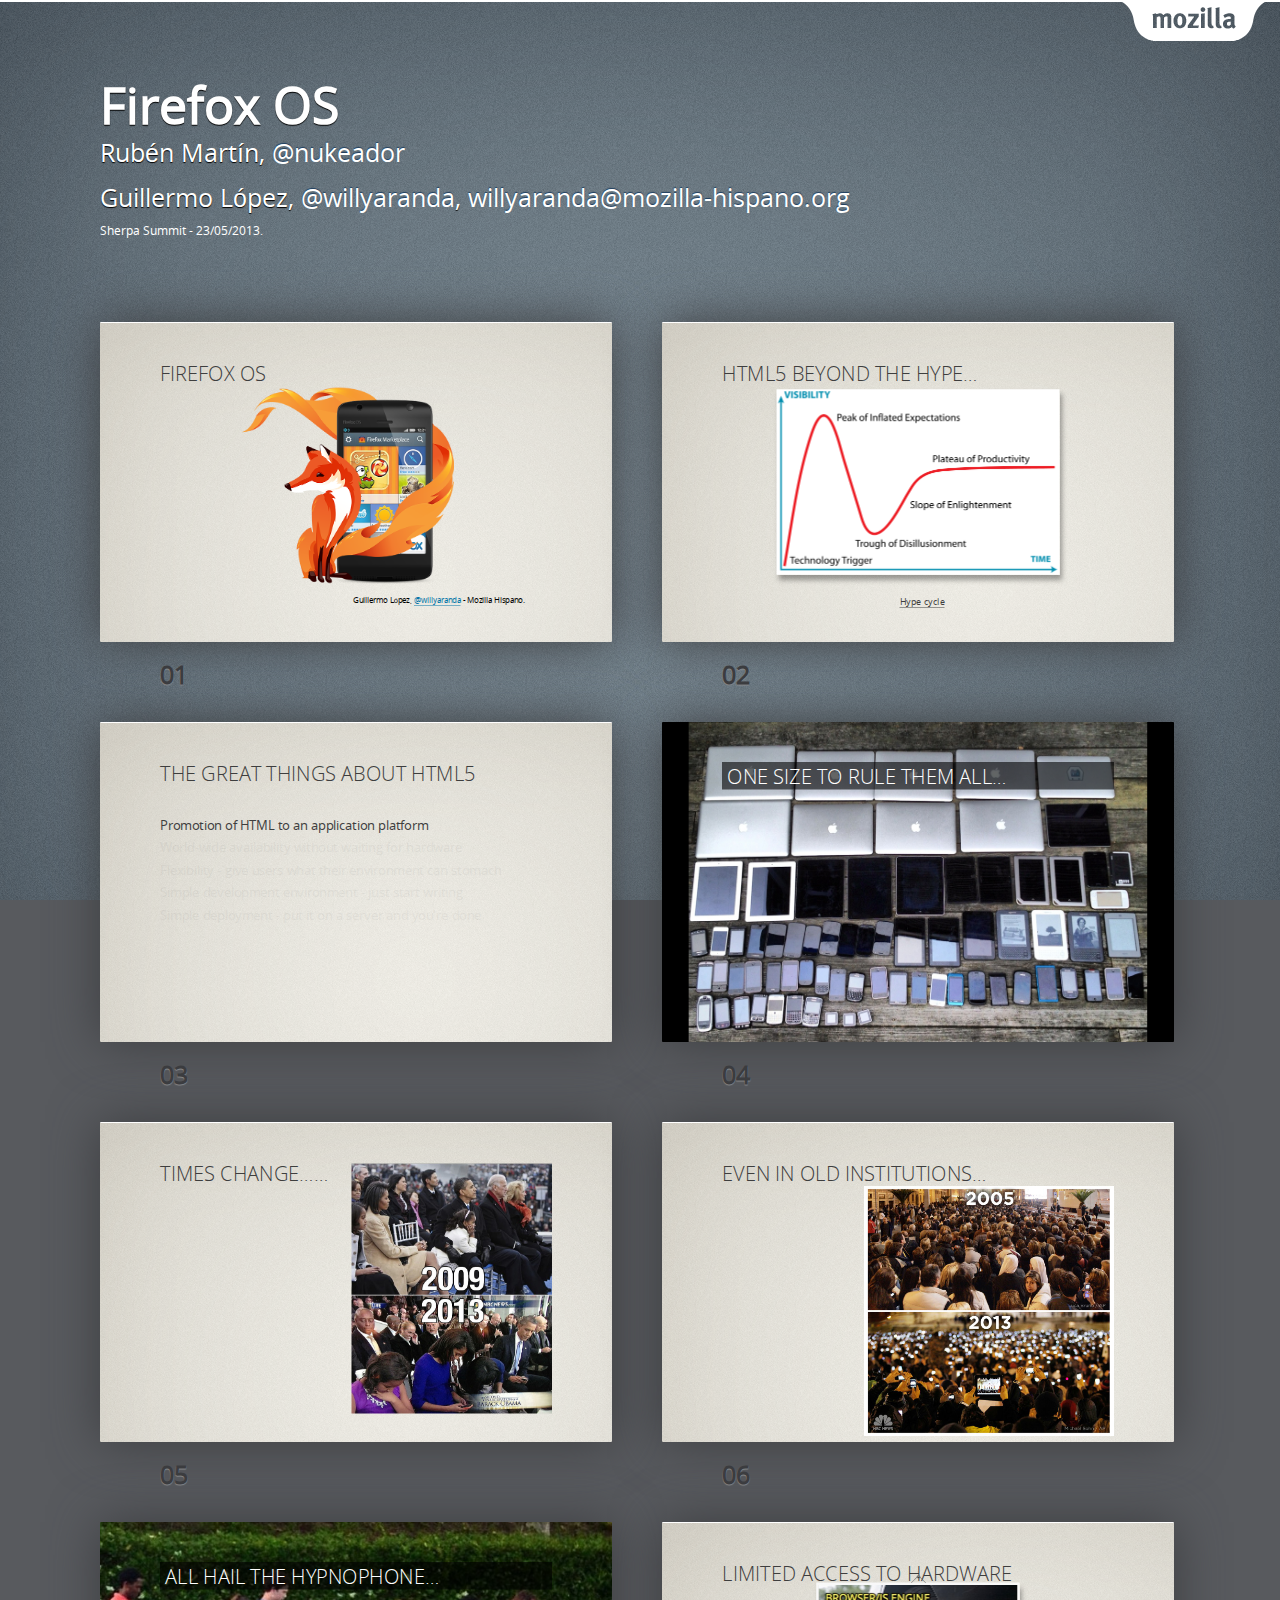
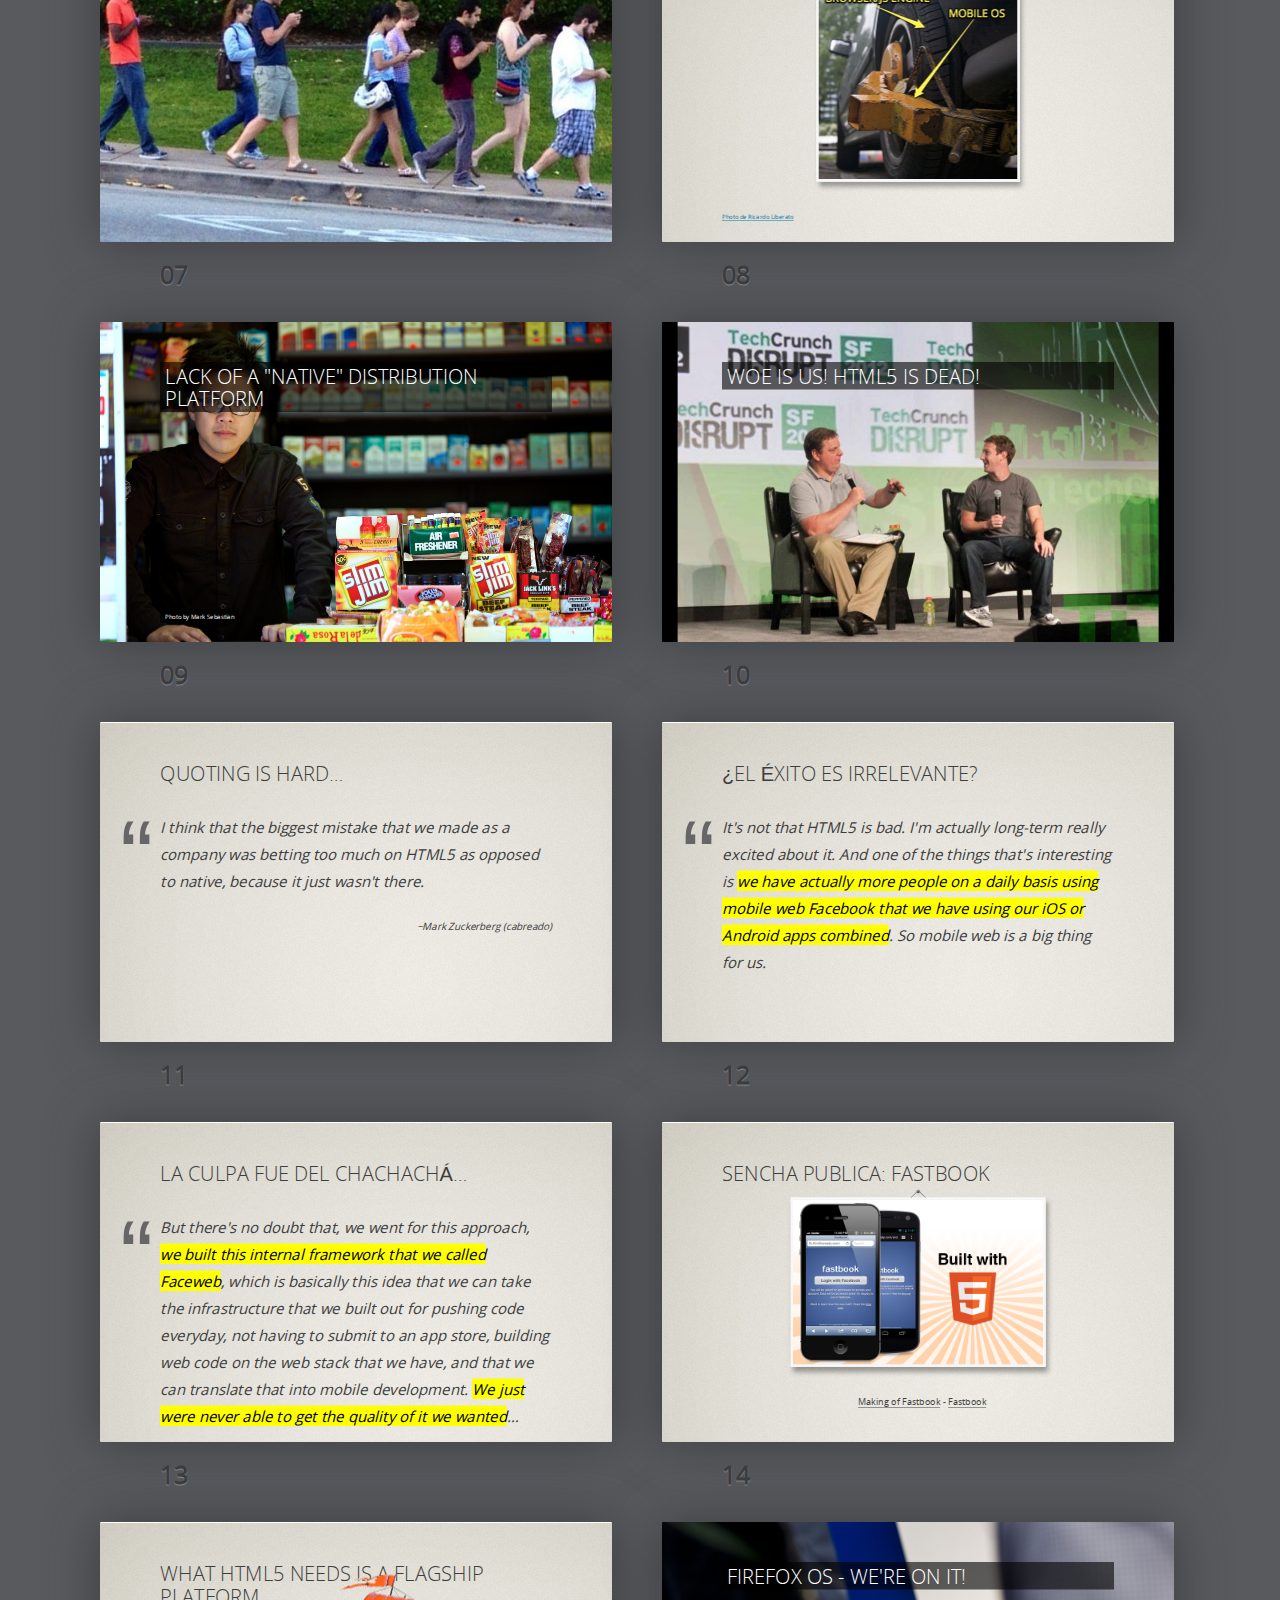
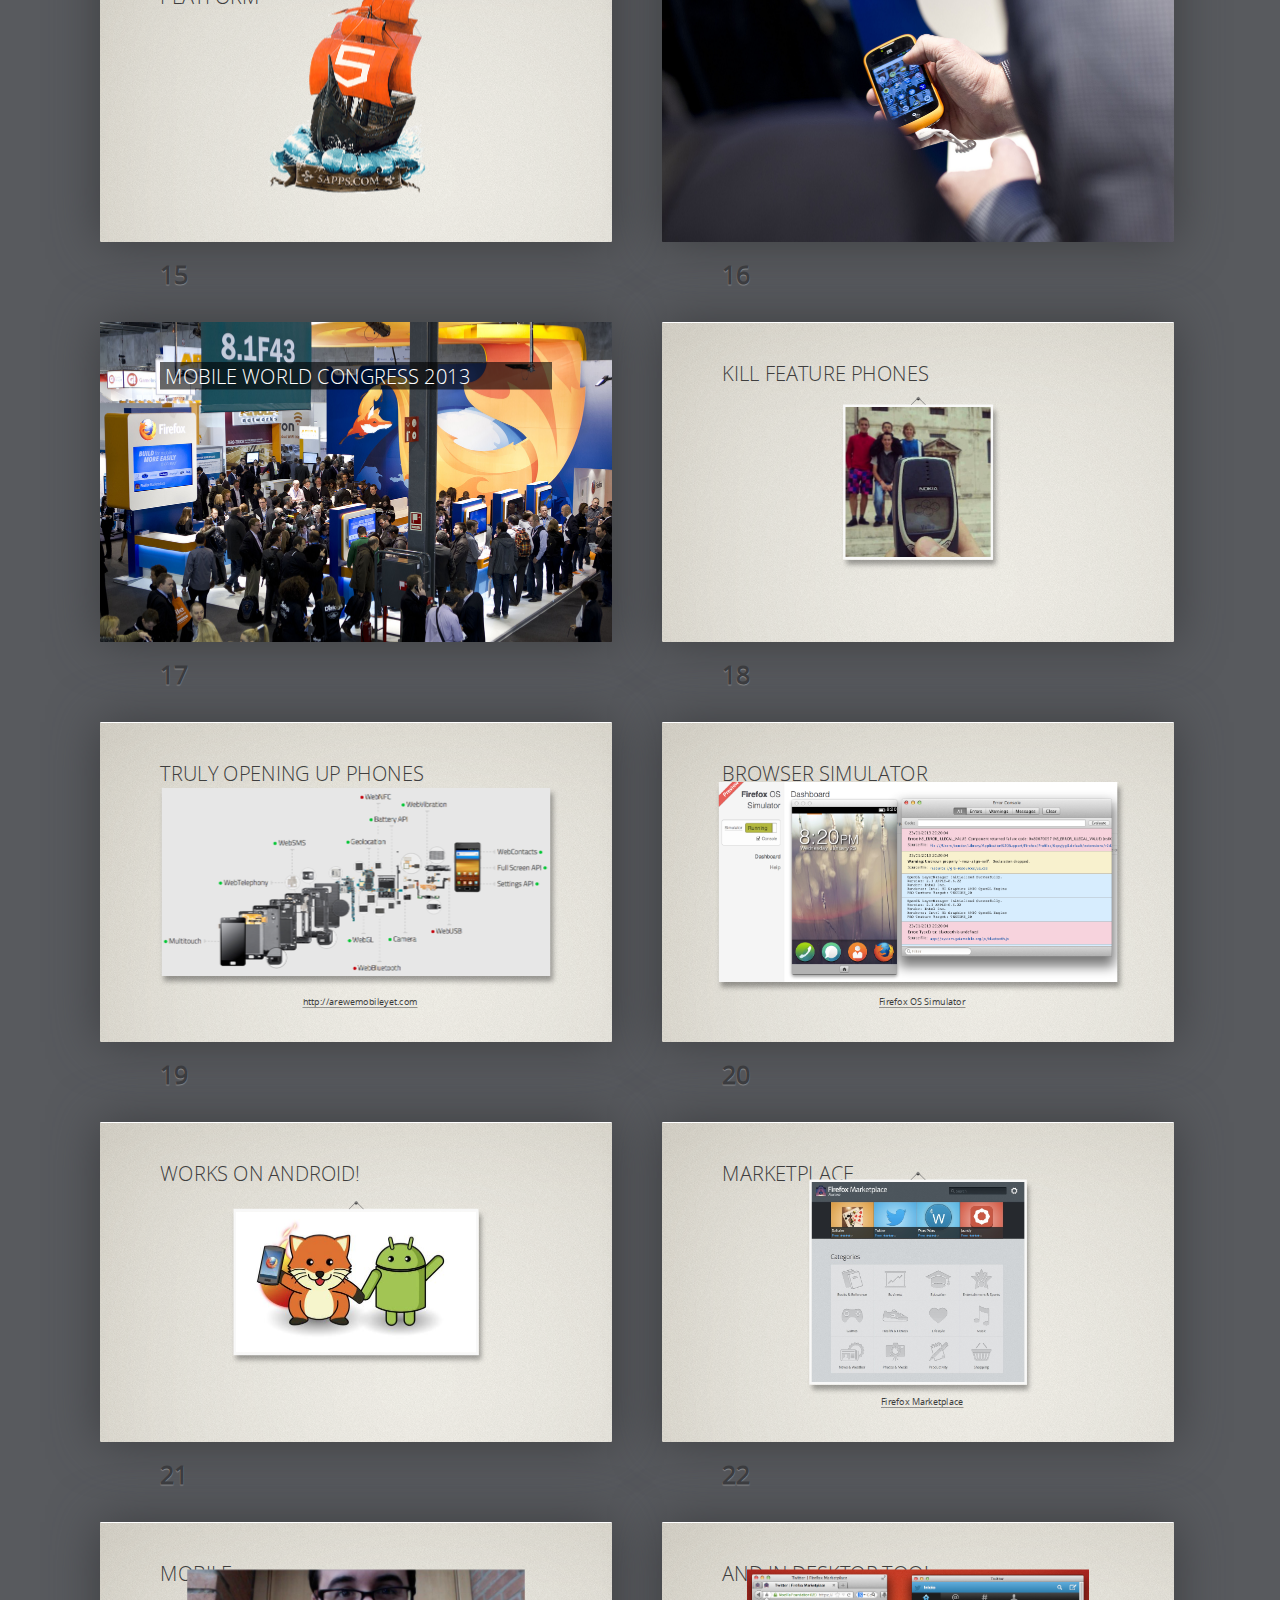
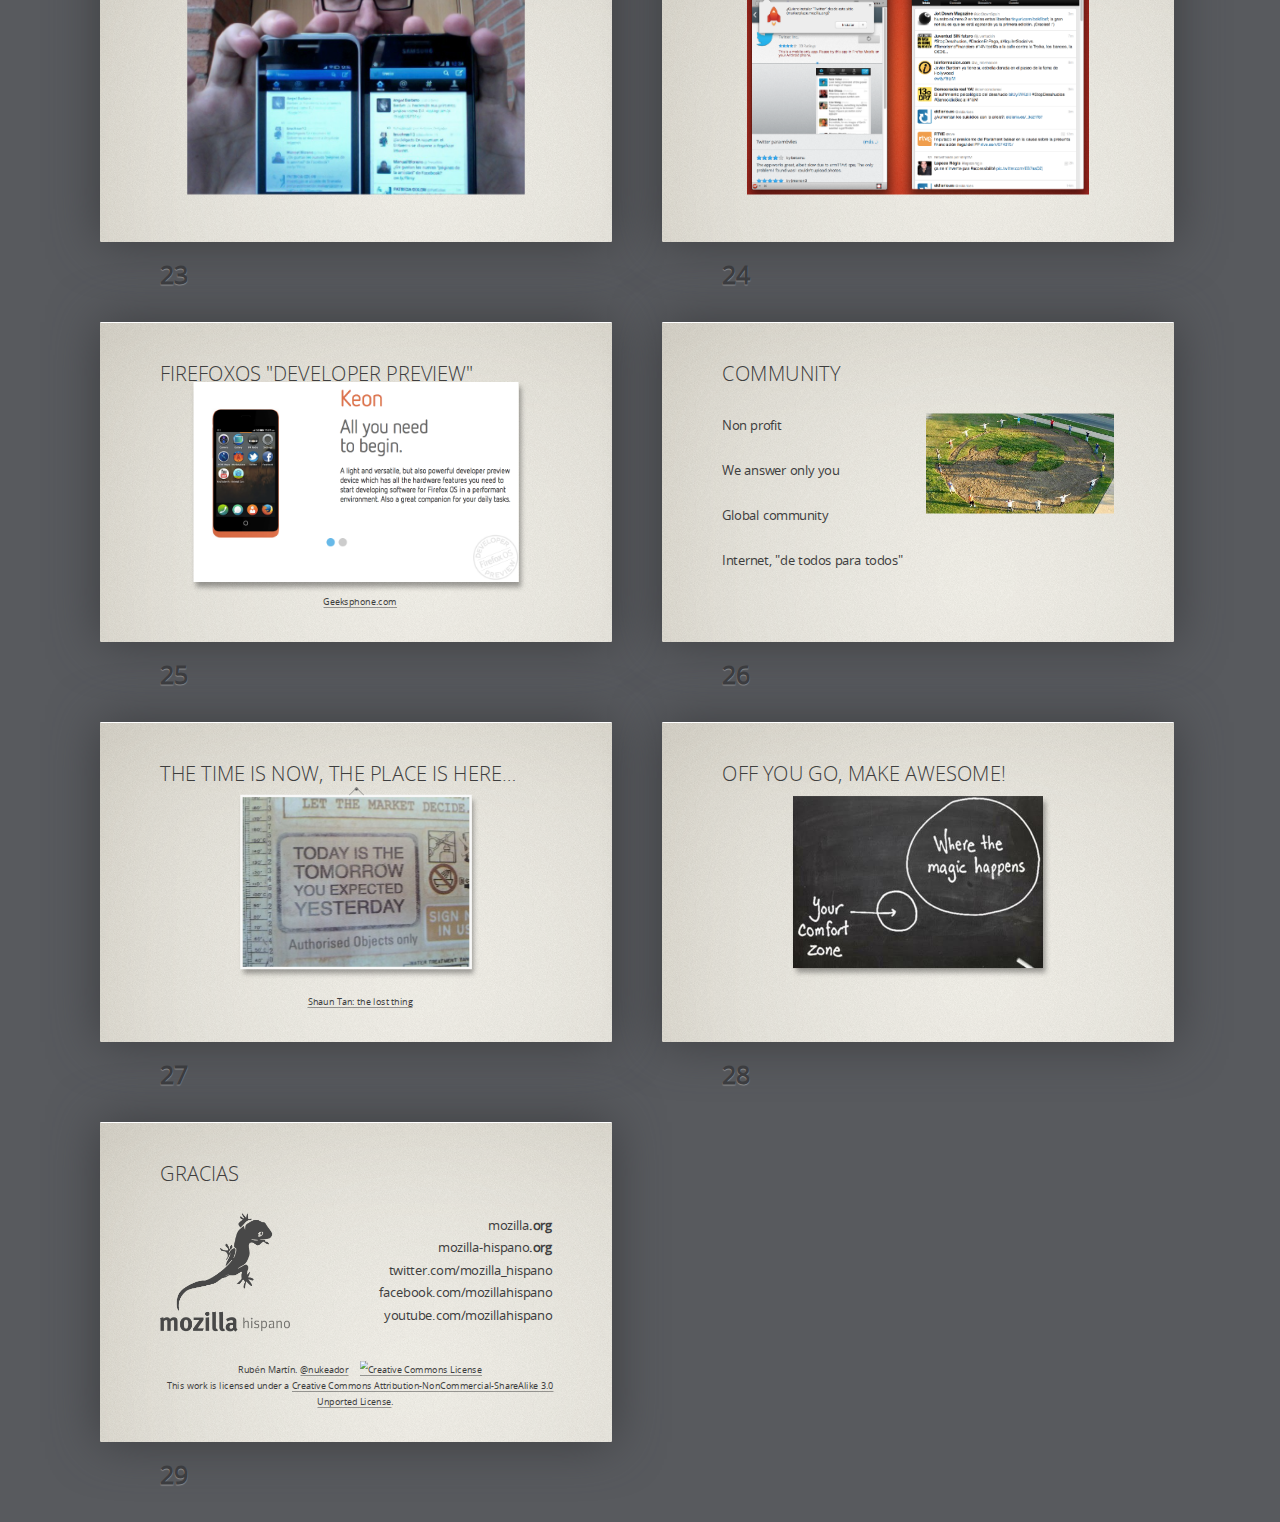
==== commit 6a241003: "Sherpa" ====
--- a/intro/index.html
+++ b/intro/index.html
@@ -51,10 +51,10 @@
   <header class="caption">
     <h1>Firefox OS</h1>
     <p class="footer">Rubén Martín, <a href="http://twitter.com/nukeador">@nukeador</a></p>
-    <p class="footer">Guillermo López, <a href="http://twitter.com/willyaranda">@willyaranda</a>, <a href="mailto:gll@tid.es">gll@tid.es</a></p>
+    <p class="footer">Guillermo López, <a href="http://twitter.com/willyaranda">@willyaranda</a>, <a href="mailto:willyaranda@mozilla-hispano.org">willyaranda@mozilla-hispano.org</a></p>
   </header>
   <aside class="talkdescription">
-    <p>Jornada FirefoxOS, Movilfórum - 24/4/2013.</p>
+    <p>Sherpa Summit - 23/05/2013.</p>
   </aside>
 
   <div id="cover" class="slide">
@@ -65,7 +65,7 @@
         </header>
         <img src="pictures/appdays/firefoxos-newbrand.png" width="500" alt="firefox phone" class="middle">
         <small class="byline" style="color:#000;padding-right: 50px;">
-          Guillermo López, <a href="http://twitter.com/willyaranda">@willyaranda</a> - Telefónica I+D
+          Guillermo López, <a href="http://twitter.com/willyaranda">@willyaranda</a> - Mozilla Hispano.
         </small>
         <footer class="notes">
           Today we are going to talk about Firefox OS and how it will make HTML5 live up to the hype that's been made around it.
@@ -79,11 +79,11 @@
     <div>
       <section>
         <header>
-          <h2>HTML5 más allá del hype&hellip;</h2>
+          <h2>HTML5 beyond the hype&hellip;</h2>
         </header>
         <img src="pictures/appdays/hypecycle.png" alt="Hype cycle" class="middle shadow">
         <p class="demourl">
-          <a href="https://en.wikipedia.org/wiki/Hype_cycle">El ciclo del hype</a>
+          <a href="https://en.wikipedia.org/wiki/Hype_cycle">Hype cycle</a>
         </p>
         <footer class="notes">
           Every technology out there goes through the hype cycle. Everyone jumps onto it and wants to have impressive headlines which is why we inflate expectations. After a while we always realise that reality is not all rainbows and unicorns and the pendulum swings the other way. In the end we get to take the technology serious and see how it can be used productively. All of this is frustrating to techies but this is how marketing works. Just building something is not enough - you need to sell it, too.
@@ -96,14 +96,14 @@
     <div>
       <section>
         <header>
-          <h2>Las cosas buenas de HTML5</h2>
+          <h2>The great things about HTML5</h2>
         </header>
         <ul class="inner">
-          <li class="active">Promoción de HTML como plataforma de aplicaciones</li>
-          <li>Disponibilidad universal sin tener que esperar a nuevo hardware</li>
-          <li>Flexibilidad - dar a los usuarios lo que quieren</li>
-          <li>Entornos de desarrollo sencillos - sólo hay que empezar a escribir</li>
-          <li>Despliegue sencillo - subir a un servidor y listo</li>
+          <li class="active">Promotion of HTML to an application platform</li>
+          <li>World-wide availability without waiting for hardware</li>
+          <li>Flexibility - give users what their environment can stomach</li>
+          <li>Simple development environment - just start writing</li>
+          <li>Simple deployment - put it on a server and you're done</li>
         </ul>
         <footer class="notes">
           HTML5 has a lot of great aspects that make it a very interesting proposal for developers.
@@ -116,7 +116,7 @@
     <div>
       <section>
         <header>
-          <h2>¿Un mismo tamaño para todos?</h2>
+          <h2>One size to rule them all&hellip;</h2>
         </header>
         <img src="pictures/appdays/devices.jpg" alt="lots of devices">
         <footer class="notes">
@@ -130,7 +130,7 @@
     <div>
       <section>
         <header>
-          <h3>Los tiempos<br/>cambian&hellip;</h3>
+          <h3>Times change…&hellip;</h3>
         </header>
         <img class="right" src="pictures/appdays/inauguration.jpg" alt="The Obama Family 2009 and 2013 - everyone reading on phones" height="500" style="margin-top:-100px;">
         <footer class="notes">
@@ -144,7 +144,7 @@
     <div>
       <section>
         <header>
-          <h3>Incluso en las viejas instituciones&hellip;<br>&nbsp;</h3>
+          <h3>Even in old institutions&hellip;<br>&nbsp;</h3>
         </header>
         <img class="right" src="pictures/appdays/pope.jpg" alt="Vaticano con el Papa" height="500" style="margin-top:-100px;">
         <footer class="notes">
@@ -158,7 +158,7 @@
     <div>
       <section>
         <header>
-          <h2>Larga vida al hipnófono&hellip;</h2>
+          <h2>ALL HAIL THE HYPNOPHONE&hellip;</h2>
         </header>
         <img src="pictures/appdays/hypnophone.jpg" alt="people reading on their phones">
         <footer class="notes">
@@ -172,7 +172,7 @@
     <div>
       <section>
         <header>
-          <h2>Acceso limitado al harware</h2>
+          <h2>LIMITED ACCESS TO HARDWARE</h2>
         </header>
         <figure class="middle frame shadow"><img src="pictures/appdays/the-clamps.jpg" alt="clamped wheel"></figure>
         <small class="credits">
@@ -191,11 +191,11 @@
     <div>
       <section>
         <header>
-          <h2>Falta de una plataforma de distribución "nativa"</h2>
+          <h2>LACK OF A "NATIVE" DISTRIBUTION PLATFORM</h2>
         </header>
         <img src="pictures/appdays/cornershop.jpg" alt="Corner shop">
         <small class="credits">
-          <a href="http://www.flickr.com/photos/markjsebastian/4142995152/">Photo de Mark Sebastian</a>
+          <a href="http://www.flickr.com/photos/markjsebastian/4142995152/">Photo by Mark Sebastian</a>
         </small>
         <footer class="notes">
           The next issue HTML5 has to face is one of perception. The closed platforms have users conditioned that apps can be found in app stores and that it is easy to pay for them there and get upgrades from there. Regardless of what we might be thinking about these stores, people want them - right now.
@@ -208,7 +208,7 @@
     <div>
       <section>
         <header>
-          <h2>¡Pobres de nosotros! ¡HTML5 está muerto!</h2>
+          <h2>WOE IS US! HTML5 IS DEAD!</h2>
         </header>
         <img src="pictures/appdays/interview-with-a-vampire.jpg" alt="Zuckerberg at TechCrunch Disrupt">
         <footer class="notes">
@@ -222,10 +222,10 @@
     <div>
       <section>
         <header>
-          <h2>Citar es complicado&hellip;</h2>
+          <h2>QUOTING IS HARD&hellip;</h2>
         </header>
         <blockquote class="lots">
-          <p>Creo que el mayor error que hemos cometido como empresa fue apostar demasiado por HTML5 en vez de nativo, no estaba listo.</p>
+          <p>I think that the biggest mistake that we made as a company was betting too much on HTML5 as opposed to native, because it just wasn't there.</p>
           <p class="quotesource">Mark Zuckerberg (cabreado)</p>
         </blockquote>
         <footer class="notes">
@@ -242,8 +242,8 @@
           <h2>¿El éxito es irrelevante?</h2>
         </header>
         <blockquote class="lots">
-          No es que HTML5 sea malo. En realidad estoy entusiasmado a largo plazo. Y una de las cosas que es interesante es que <mark>en realidad tenemos más gente que usa la versión web móvil de Facebook a diario que en nuestras aplicaciones para iOS y Android juntas</mark>. Por lo que la web móvil es importante para nosotros.
-        </blockquote>
+        It's not that HTML5 is bad. I'm actually long-term really excited about it. And one of the things that's interesting is <mark>we have actually more people on a daily basis using mobile web Facebook that we have using our iOS or Android apps combined</mark>. So mobile web is a big thing for us.
+      </blockquote>
         <footer class="notes">
           What was failed to mention were the interesting bits.
         </footer>
@@ -258,8 +258,8 @@
           <h2>La culpa fue del chachachá&hellip;</h2>
         </header>
         <blockquote class="lots">
-          Tomamos la siguiente estrategia, <mark>creamos este framework interno que llamamos Faceweb</mark>, que es básicamente usar la infrastructura que creamos para enviar nuestro código a diario, sin tenerla que enviar a una tienda de aplicaciones, creando el código web en lo que ya teníamos, y usarlo en la plataforma móvil. <mark>Simplemente no fuimos capaces de conseguir la calidad que queríamos</mark>&hellip;
-        </blockquote>
+        But there's no doubt that, we went for this approach, <mark>we built this internal framework that we called Faceweb</mark>, which is basically this idea that we can take the infrastructure that we built out for pushing code everyday, not having to submit to an app store, building web code on the web stack that we have, and that we can translate that into mobile development. <mark>We just were never able to get the quality of it we wanted</mark>…
+      </blockquote>
         <footer class="notes">
           It seems the main failure was Facebook's approach and internal system creating HTML5 apps - not the technology itself.
         </footer>
@@ -290,7 +290,7 @@
     <div>
       <section>
         <header>
-          <h2>Lo que HTML5 necesita es un buque insignia</h2>
+          <h2>WHAT HTML5 NEEDS IS A FLAGSHIP PLATFORM</h2>
         </header>
         <img src="pictures/appdays/flagship.png"
         height="450px" alt="Flagship" class="middle">
@@ -305,7 +305,7 @@
     <div>
       <section>
         <header>
-          <h2>Firefox OS - ¡estamos en ello!</h2>
+          <h2>FIREFOX OS - WE'RE ON IT!</h2>
         </header>
         <img src="pictures/appdays/foxphone.jpg" alt="Firefox OS">
         <footer class="notes">
@@ -315,11 +315,23 @@
     </div>
   </div>
 
+  <div id="mwc2" class="slide cover w"><div>
+    <section>
+      <header>
+        <h2>Mobile World Congress 2013</h2>
+      </header>
+      <img src="pictures/appdays/firefoxos-booth-packed.jpg" alt="Mobile World Congress" class="middle shadow">
+    <footer class="notes">
+      A really massive splash. This is what the booth looked like almost all the time - packed full of people.
+    </footer>
+    </section>
+  </div></div>
+
   <div class="slide" id="featurephones">
     <div>
       <section>
         <header>
-          <h2>Remplazar "feature phones"</h2>
+          <h2>Kill feature phones</h2>
         </header>
         <figure class="middle shadow frame">
           <img height="300" alt="Nokia couldn't take photos" src="pictures/appdays/nokia-photos.jpg">
@@ -335,7 +347,7 @@
     <div>
       <section>
         <header>
-          <h2>Librerar realmente los dispositivos</h2>
+          <h2>TRULY OPENING UP PHONES</h2>
         </header>
         <img src="pictures/appdays/hardware-blowup.png"
         alt="Hardware blowup"
@@ -354,7 +366,7 @@
     <div>
       <section>
         <header>
-          <h2>Simulador en el navegador</h2>
+          <h2>Browser simulator</h2>
         </header>
         <img src="pictures/appdays/firefoxossimulator.png"
         alt="Simulator"
@@ -374,7 +386,7 @@
     <div>
       <section>
         <header>
-          <h2>Funciona en Android</h2>
+          <h2>Works on Android!</h2>
         </header>
         <figure class="middle shadow swing frame"><img src="pictures/appdays/foxkeh-android.png"
          alt="Foxkeh loves android"
@@ -445,7 +457,7 @@
     <div>
       <section>
         <header>
-          <h2>Móviles para desarrolladores</h2>
+          <h2>FirefoxOS "Developer preview"</h2>
         </header>
         <img height="400" class="middle shadow" alt="Geeksphone" src="pictures/appdays/keon.png">
         <p class="demourl">
@@ -462,13 +474,13 @@
     <div>
       <section>
         <header>
-          <h2>Comunidad</h2>
+          <h2>Community</h2>
         </header>
         <img height="200" class="right" alt="Mozilla Hispano" src="pictures/appdays/comunidad.jpg">
-        <p>Sin ánimo de lucro</p>
-        <p>No rendimos cuentas a nadie</p>
-        <p>Comunidad global</p>
-        <p>Internet, de todos para todos</p>
+        <p>Non profit</p>
+        <p>We answer only you</p>
+        <p>Global community</p>
+        <p>Internet, "de todos para todos"</p>
       </section>
     </div>
   </div>
@@ -477,7 +489,7 @@
     <div>
       <section>
         <header>
-          <h2>El momento es aquí y ahora&hellip;</h2>
+          <h2>THE TIME IS NOW, THE PLACE IS HERE&hellip;</h2>
         </header>
         <figure class="middle shadow frame">
           <img src="pictures/appdays/today-is-the-tomorrow-you-expected-yesterday.jpg" alt="Today is the tomorrow you expected yesterday"></figure>
@@ -495,7 +507,7 @@
       <div>
         <section>
           <header>
-            <h2>¡Vamos, haz algo sorprendente!</h2>
+            <h2>OFF YOU GO, MAKE AWESOME!</h2>
           </header>
           <img src="pictures/appdays/comfort-zone-and-magic.jpg" alt="outside your comfort zone is where the magic happens" width="500" class="middle shadow">
           <footer class="notes">
